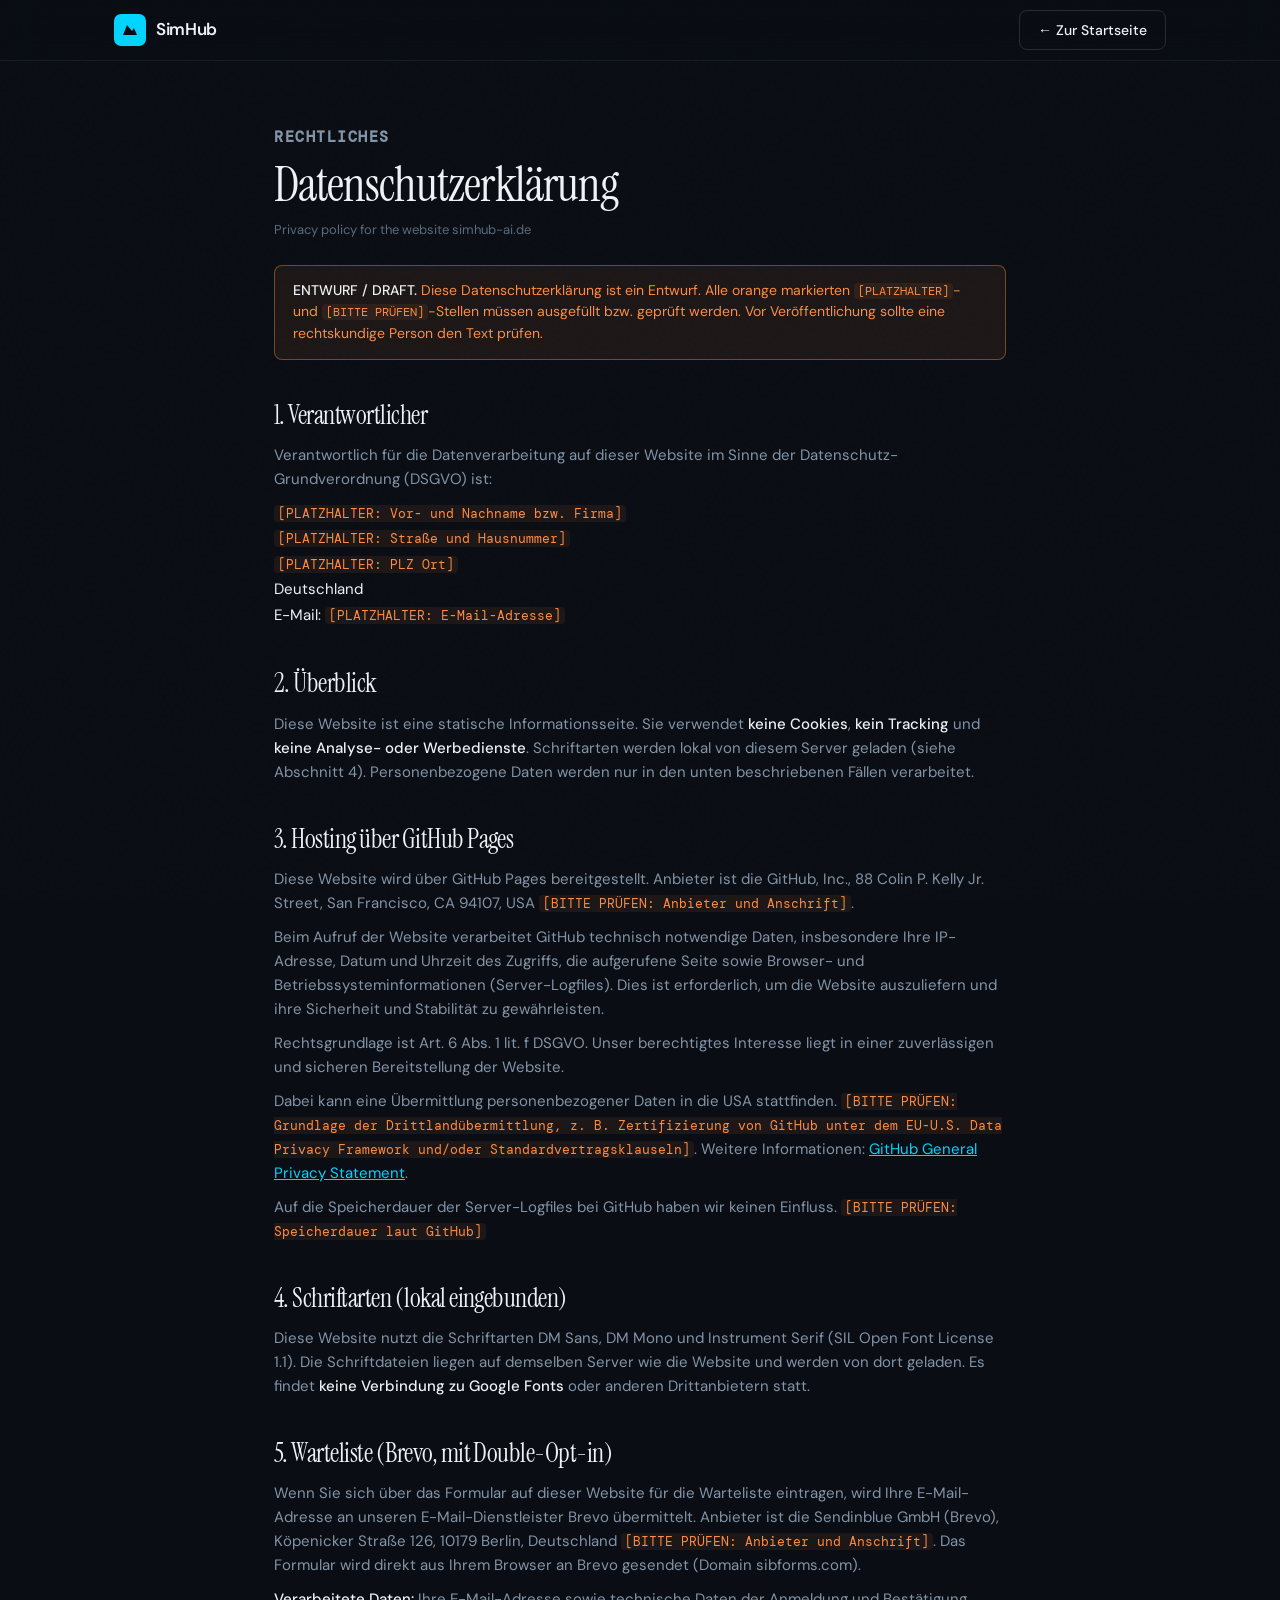
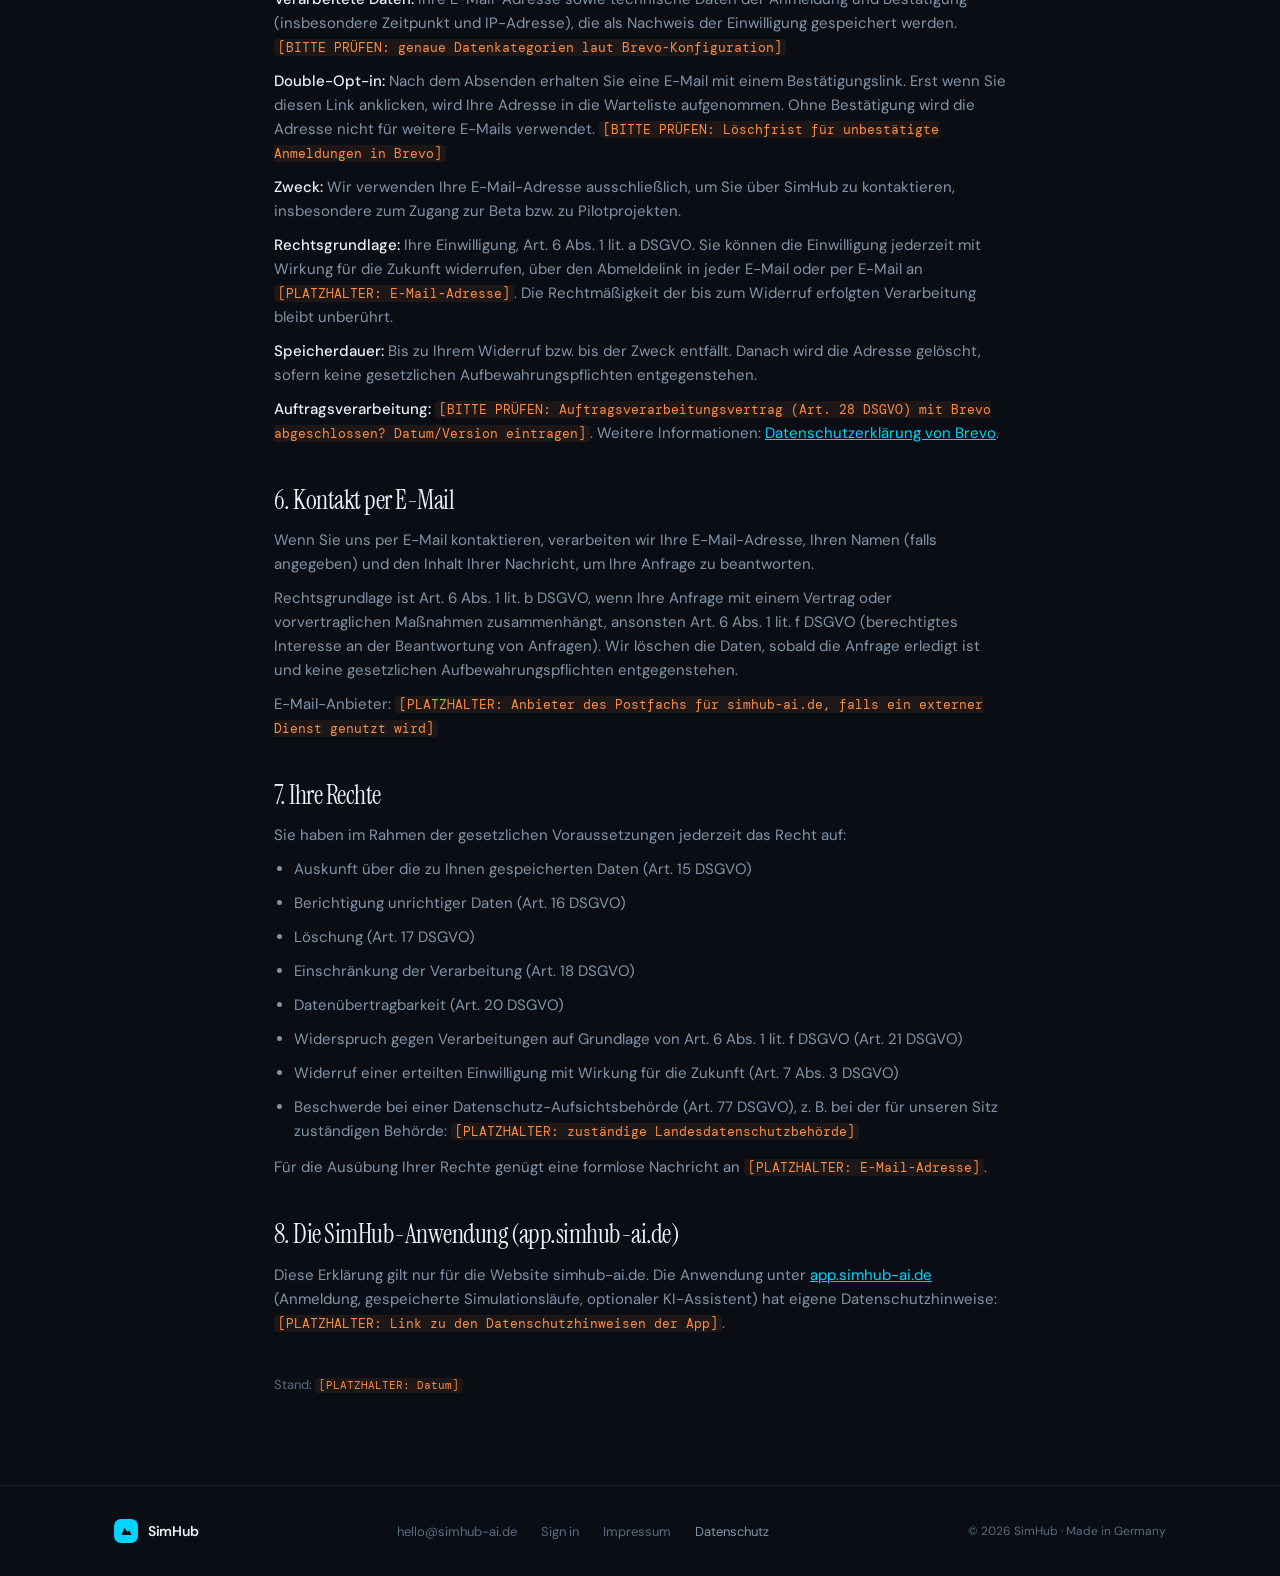
==== datenschutz.html @ dc0241c3 "Update site to SimHub v0.12: honest claims, real screenshots, legal drafts - Rewrite hero, problem, " ====
<!DOCTYPE html>
<html lang="de">
<head>
  <meta charset="UTF-8"/>
  <meta name="viewport" content="width=device-width, initial-scale=1.0"/>
  <title>Datenschutz — SimHub</title>
  <meta name="description" content="Datenschutzerklärung für die Website simhub-ai.de."/>
  <!-- ENTWURF: Erst indexieren lassen, wenn alle Platzhalter ausgefüllt und geprüft sind. -->
  <meta name="robots" content="noindex"/>
  <meta name="theme-color" content="#0a0e14"/>
  <link rel="icon" href="data:image/svg+xml,%3Csvg xmlns='http://www.w3.org/2000/svg' viewBox='0 0 32 32'%3E%3Crect width='32' height='32' rx='7' fill='%2300d4ff'/%3E%3Cpath d='M5 24L11 8L19 18L23 13L28 24H5Z' fill='%230a0e14'/%3E%3C/svg%3E"/>
  <link rel="stylesheet" href="css/site.css"/>
</head>
<body>

<nav>
  <div class="nav-inner">
    <a href="index.html" class="logo" aria-label="SimHub Startseite">
      <div class="logo-mark">
        <svg width="18" height="18" viewBox="0 0 18 18" fill="none" aria-hidden="true"><path d="M2 14L6 4L11 10L13 7L16 14H2Z" fill="#0a0e14"/></svg>
      </div>
      <span class="logo-name">SimHub</span>
    </a>
    <a href="index.html" class="btn btn-outline">← Zur Startseite</a>
  </div>
</nav>

<main class="legal">
  <div class="container">
    <p class="section-label">Rechtliches</p>
    <h1>Datenschutzerklärung</h1>
    <p class="meta">Privacy policy for the website simhub-ai.de</p>

    <div class="draft-banner" role="note">
      <strong>ENTWURF / DRAFT.</strong> Diese Datenschutzerklärung ist ein Entwurf. Alle orange markierten
      <span class="ph">[PLATZHALTER]</span>- und <span class="ph">[BITTE PRÜFEN]</span>-Stellen müssen ausgefüllt
      bzw. geprüft werden. Vor Veröffentlichung sollte eine rechtskundige Person den Text prüfen.
    </div>

    <h2>1. Verantwortlicher</h2>
    <p>Verantwortlich für die Datenverarbeitung auf dieser Website im Sinne der Datenschutz-Grundverordnung (DSGVO) ist:</p>
    <address>
      <span class="ph">[PLATZHALTER: Vor- und Nachname bzw. Firma]</span><br/>
      <span class="ph">[PLATZHALTER: Straße und Hausnummer]</span><br/>
      <span class="ph">[PLATZHALTER: PLZ Ort]</span><br/>
      Deutschland<br/>
      E-Mail: <span class="ph">[PLATZHALTER: E-Mail-Adresse]</span>
    </address>

    <h2>2. Überblick</h2>
    <p>Diese Website ist eine statische Informationsseite. Sie verwendet <strong>keine Cookies</strong>, <strong>kein Tracking</strong>
      und <strong>keine Analyse- oder Werbedienste</strong>. Schriftarten werden lokal von diesem Server geladen (siehe Abschnitt 4).
      Personenbezogene Daten werden nur in den unten beschriebenen Fällen verarbeitet.</p>

    <h2>3. Hosting über GitHub Pages</h2>
    <p>Diese Website wird über GitHub Pages bereitgestellt. Anbieter ist die GitHub, Inc., 88 Colin P. Kelly Jr. Street,
      San Francisco, CA 94107, USA <span class="ph">[BITTE PRÜFEN: Anbieter und Anschrift]</span>.</p>
    <p>Beim Aufruf der Website verarbeitet GitHub technisch notwendige Daten, insbesondere Ihre IP-Adresse, Datum und Uhrzeit
      des Zugriffs, die aufgerufene Seite sowie Browser- und Betriebssysteminformationen (Server-Logfiles). Dies ist erforderlich,
      um die Website auszuliefern und ihre Sicherheit und Stabilität zu gewährleisten.</p>
    <p>Rechtsgrundlage ist Art.&nbsp;6 Abs.&nbsp;1 lit.&nbsp;f DSGVO. Unser berechtigtes Interesse liegt in einer zuverlässigen
      und sicheren Bereitstellung der Website.</p>
    <p>Dabei kann eine Übermittlung personenbezogener Daten in die USA stattfinden.
      <span class="ph">[BITTE PRÜFEN: Grundlage der Drittlandübermittlung, z.&nbsp;B. Zertifizierung von GitHub unter dem EU-U.S. Data Privacy Framework und/oder Standardvertragsklauseln]</span>.
      Weitere Informationen: <a href="https://docs.github.com/en/site-policy/privacy-policies/github-general-privacy-statement" target="_blank" rel="noopener">GitHub General Privacy Statement</a>.</p>
    <p>Auf die Speicherdauer der Server-Logfiles bei GitHub haben wir keinen Einfluss.
      <span class="ph">[BITTE PRÜFEN: Speicherdauer laut GitHub]</span></p>

    <h2>4. Schriftarten (lokal eingebunden)</h2>
    <p>Diese Website nutzt die Schriftarten DM Sans, DM Mono und Instrument Serif (SIL Open Font License 1.1). Die Schriftdateien
      liegen auf demselben Server wie die Website und werden von dort geladen. Es findet <strong>keine Verbindung zu Google Fonts</strong>
      oder anderen Drittanbietern statt.</p>

    <h2>5. Warteliste (Brevo, mit Double-Opt-in)</h2>
    <p>Wenn Sie sich über das Formular auf dieser Website für die Warteliste eintragen, wird Ihre E-Mail-Adresse an unseren
      E-Mail-Dienstleister Brevo übermittelt. Anbieter ist die Sendinblue GmbH (Brevo), Köpenicker Straße 126, 10179 Berlin,
      Deutschland <span class="ph">[BITTE PRÜFEN: Anbieter und Anschrift]</span>. Das Formular wird direkt aus Ihrem Browser an
      Brevo gesendet (Domain sibforms.com).</p>
    <p><strong>Verarbeitete Daten:</strong> Ihre E-Mail-Adresse sowie technische Daten der Anmeldung und Bestätigung
      (insbesondere Zeitpunkt und IP-Adresse), die als Nachweis der Einwilligung gespeichert werden.
      <span class="ph">[BITTE PRÜFEN: genaue Datenkategorien laut Brevo-Konfiguration]</span></p>
    <p><strong>Double-Opt-in:</strong> Nach dem Absenden erhalten Sie eine E-Mail mit einem Bestätigungslink. Erst wenn Sie diesen
      Link anklicken, wird Ihre Adresse in die Warteliste aufgenommen. Ohne Bestätigung wird die Adresse nicht für weitere E-Mails
      verwendet. <span class="ph">[BITTE PRÜFEN: Löschfrist für unbestätigte Anmeldungen in Brevo]</span></p>
    <p><strong>Zweck:</strong> Wir verwenden Ihre E-Mail-Adresse ausschließlich, um Sie über SimHub zu kontaktieren, insbesondere
      zum Zugang zur Beta bzw. zu Pilotprojekten.</p>
    <p><strong>Rechtsgrundlage:</strong> Ihre Einwilligung, Art.&nbsp;6 Abs.&nbsp;1 lit.&nbsp;a DSGVO. Sie können die Einwilligung
      jederzeit mit Wirkung für die Zukunft widerrufen, über den Abmeldelink in jeder E-Mail oder per E-Mail an
      <span class="ph">[PLATZHALTER: E-Mail-Adresse]</span>. Die Rechtmäßigkeit der bis zum Widerruf erfolgten Verarbeitung bleibt unberührt.</p>
    <p><strong>Speicherdauer:</strong> Bis zu Ihrem Widerruf bzw. bis der Zweck entfällt. Danach wird die Adresse gelöscht, sofern keine
      gesetzlichen Aufbewahrungspflichten entgegenstehen.</p>
    <p><strong>Auftragsverarbeitung:</strong> <span class="ph">[BITTE PRÜFEN: Auftragsverarbeitungsvertrag (Art. 28 DSGVO) mit Brevo abgeschlossen? Datum/Version eintragen]</span>.
      Weitere Informationen: <a href="https://www.brevo.com/legal/privacypolicy/" target="_blank" rel="noopener">Datenschutzerklärung von Brevo</a>.</p>

    <h2>6. Kontakt per E-Mail</h2>
    <p>Wenn Sie uns per E-Mail kontaktieren, verarbeiten wir Ihre E-Mail-Adresse, Ihren Namen (falls angegeben) und den Inhalt Ihrer
      Nachricht, um Ihre Anfrage zu beantworten.</p>
    <p>Rechtsgrundlage ist Art.&nbsp;6 Abs.&nbsp;1 lit.&nbsp;b DSGVO, wenn Ihre Anfrage mit einem Vertrag oder vorvertraglichen
      Maßnahmen zusammenhängt, ansonsten Art.&nbsp;6 Abs.&nbsp;1 lit.&nbsp;f DSGVO (berechtigtes Interesse an der Beantwortung von Anfragen).
      Wir löschen die Daten, sobald die Anfrage erledigt ist und keine gesetzlichen Aufbewahrungspflichten entgegenstehen.</p>
    <p>E-Mail-Anbieter: <span class="ph">[PLATZHALTER: Anbieter des Postfachs für simhub-ai.de, falls ein externer Dienst genutzt wird]</span></p>

    <h2>7. Ihre Rechte</h2>
    <p>Sie haben im Rahmen der gesetzlichen Voraussetzungen jederzeit das Recht auf:</p>
    <ul>
      <li>Auskunft über die zu Ihnen gespeicherten Daten (Art.&nbsp;15 DSGVO)</li>
      <li>Berichtigung unrichtiger Daten (Art.&nbsp;16 DSGVO)</li>
      <li>Löschung (Art.&nbsp;17 DSGVO)</li>
      <li>Einschränkung der Verarbeitung (Art.&nbsp;18 DSGVO)</li>
      <li>Datenübertragbarkeit (Art.&nbsp;20 DSGVO)</li>
      <li>Widerspruch gegen Verarbeitungen auf Grundlage von Art.&nbsp;6 Abs.&nbsp;1 lit.&nbsp;f DSGVO (Art.&nbsp;21 DSGVO)</li>
      <li>Widerruf einer erteilten Einwilligung mit Wirkung für die Zukunft (Art.&nbsp;7 Abs.&nbsp;3 DSGVO)</li>
      <li>Beschwerde bei einer Datenschutz-Aufsichtsbehörde (Art.&nbsp;77 DSGVO), z.&nbsp;B. bei der für unseren Sitz zuständigen Behörde:
        <span class="ph">[PLATZHALTER: zuständige Landesdatenschutzbehörde]</span></li>
    </ul>
    <p>Für die Ausübung Ihrer Rechte genügt eine formlose Nachricht an <span class="ph">[PLATZHALTER: E-Mail-Adresse]</span>.</p>

    <h2>8. Die SimHub-Anwendung (app.simhub-ai.de)</h2>
    <p>Diese Erklärung gilt nur für die Website simhub-ai.de. Die Anwendung unter
      <a href="https://app.simhub-ai.de">app.simhub-ai.de</a> (Anmeldung, gespeicherte Simulationsläufe, optionaler KI-Assistent)
      hat eigene Datenschutzhinweise: <span class="ph">[PLATZHALTER: Link zu den Datenschutzhinweisen der App]</span>.</p>

    <p class="meta" style="margin-top:40px">Stand: <span class="ph">[PLATZHALTER: Datum]</span></p>
  </div>
</main>

<footer>
  <div class="footer-inner">
    <a href="index.html" class="logo" aria-label="SimHub Startseite">
      <div class="logo-mark" style="width:24px;height:24px">
        <svg width="13" height="13" viewBox="0 0 18 18" fill="none" aria-hidden="true"><path d="M2 14L6 4L11 10L13 7L16 14H2Z" fill="#0a0e14"/></svg>
      </div>
      <span class="logo-name" style="font-size:14px">SimHub</span>
    </a>
    <ul class="footer-links">
      <li><a href="mailto:hello@simhub-ai.de">hello@simhub-ai.de</a></li>
      <li><a href="https://app.simhub-ai.de">Sign in</a></li>
      <li><a href="impressum.html">Impressum</a></li>
      <li><a href="datenschutz.html" aria-current="page">Datenschutz</a></li>
    </ul>
    <span class="footer-copy">© 2026 SimHub · Made in Germany</span>
  </div>
</footer>

</body>
</html>
---- css/site.css ----
/* SimHub marketing site — shared styles. Static, no build step. */

/* ── Self-hosted fonts (SIL Open Font License 1.1, see /fonts/OFL-*.txt) ── */
@font-face { font-family: 'DM Sans'; font-style: normal; font-weight: 300; font-display: swap; src: url('../fonts/dm-sans-latin-300-normal.woff2') format('woff2'); }
@font-face { font-family: 'DM Sans'; font-style: normal; font-weight: 400; font-display: swap; src: url('../fonts/dm-sans-latin-400-normal.woff2') format('woff2'); }
@font-face { font-family: 'DM Sans'; font-style: normal; font-weight: 500; font-display: swap; src: url('../fonts/dm-sans-latin-500-normal.woff2') format('woff2'); }
@font-face { font-family: 'DM Sans'; font-style: normal; font-weight: 600; font-display: swap; src: url('../fonts/dm-sans-latin-600-normal.woff2') format('woff2'); }
@font-face { font-family: 'DM Mono'; font-style: normal; font-weight: 400; font-display: swap; src: url('../fonts/dm-mono-latin-400-normal.woff2') format('woff2'); }
@font-face { font-family: 'DM Mono'; font-style: normal; font-weight: 500; font-display: swap; src: url('../fonts/dm-mono-latin-500-normal.woff2') format('woff2'); }
@font-face { font-family: 'Instrument Serif'; font-style: normal; font-weight: 400; font-display: swap; src: url('../fonts/instrument-serif-latin-400-normal.woff2') format('woff2'); }
@font-face { font-family: 'Instrument Serif'; font-style: italic; font-weight: 400; font-display: swap; src: url('../fonts/instrument-serif-latin-400-italic.woff2') format('woff2'); }

/* ── Reset & tokens ──────────────────────────────────────────── */
*, *::before, *::after { box-sizing: border-box; margin: 0; padding: 0; }

:root {
  --bg:        #0a0e14;
  --bg-1:      #0f1520;
  --bg-2:      #141c2a;
  --bg-3:      #1a2438;
  --border:    rgba(255,255,255,0.07);
  --border-hi: rgba(255,255,255,0.13);
  --text-0:    #eef1f5;
  --text-1:    #8394a8;
  --text-2:    #5a6b7e;
  --accent:    #00d4ff;
  --accent-dim:rgba(0,212,255,0.12);
  --green:     #00e5a0;
  --orange:    #ff8c42;
  --red:       #ff4d6d;
  --max:       1100px;
  --r:         8px;
}

html { scroll-behavior: smooth; }

body {
  background: var(--bg);
  color: var(--text-0);
  font-family: 'DM Sans', system-ui, sans-serif;
  font-size: 16px;
  line-height: 1.6;
  -webkit-font-smoothing: antialiased;
  overflow-x: hidden;
}

img { max-width: 100%; height: auto; display: block; }
a { color: var(--accent); }

.container { max-width: var(--max); margin: 0 auto; padding: 0 24px; position: relative; z-index: 1; }
.mono      { font-family: 'DM Mono', monospace; }

/* Noise texture overlay */
body::before {
  content: '';
  position: fixed; inset: 0; pointer-events: none; z-index: 0;
  background-image: url("data:image/svg+xml,%3Csvg viewBox='0 0 256 256' xmlns='http://www.w3.org/2000/svg'%3E%3Cfilter id='noise'%3E%3CfeTurbulence type='fractalNoise' baseFrequency='0.9' numOctaves='4' stitchTiles='stitch'/%3E%3C/filter%3E%3Crect width='100%25' height='100%25' filter='url(%23noise)' opacity='0.03'/%3E%3C/svg%3E");
  opacity: 0.4;
}

/* ── Nav ─────────────────────────────────────────────────────── */
nav {
  position: sticky; top: 0; z-index: 100;
  border-bottom: 1px solid var(--border);
  background: rgba(10,14,20,0.85);
  backdrop-filter: blur(16px);
  -webkit-backdrop-filter: blur(16px);
}
.nav-inner {
  max-width: var(--max); margin: 0 auto; padding: 0 24px;
  height: 60px;
  display: flex; align-items: center; justify-content: space-between; gap: 16px;
}
.logo { display: flex; align-items: center; gap: 10px; text-decoration: none; }
.logo-mark {
  width: 32px; height: 32px; background: var(--accent); border-radius: 7px;
  display: flex; align-items: center; justify-content: center; flex-shrink: 0;
}
.logo-name { font-weight: 600; font-size: 17px; color: var(--text-0); letter-spacing: -0.02em; }
.nav-links { display: flex; align-items: center; gap: 28px; list-style: none; }
.nav-links a { font-size: 14px; color: var(--text-1); text-decoration: none; transition: color 0.15s; }
.nav-links a:hover { color: var(--text-0); }

.btn {
  display: inline-flex; align-items: center; justify-content: center; gap: 6px;
  font-family: 'DM Sans', sans-serif; font-size: 14px; font-weight: 500;
  padding: 8px 18px; border-radius: var(--r);
  border: none; cursor: pointer; transition: all 0.15s; text-decoration: none;
}
.btn-primary { background: var(--accent); color: #000; }
.btn-primary:hover { background: #33dcff; transform: translateY(-1px); }
.btn-primary:disabled { opacity: 0.6; cursor: wait; transform: none; }
.btn-outline { background: transparent; border: 1px solid var(--border-hi); color: var(--text-0); }
.btn-outline:hover { border-color: var(--accent); color: var(--accent); }

/* ── Hero ────────────────────────────────────────────────────── */
.hero { padding: 96px 0 72px; text-align: center; position: relative; }
.hero::before {
  content: ''; position: absolute; top: 0; left: 50%; transform: translateX(-50%);
  width: min(600px, 100%); height: 400px;
  background: radial-gradient(ellipse, rgba(0,212,255,0.08) 0%, transparent 70%);
  pointer-events: none;
}
.hero-eyebrow {
  display: inline-flex; align-items: center; gap: 8px;
  background: var(--accent-dim); border: 1px solid rgba(0,212,255,0.2);
  border-radius: 100px; padding: 4px 14px; margin-bottom: 28px;
  font-size: 12px; font-weight: 500; color: var(--accent);
  font-family: 'DM Mono', monospace;
}
.hero-eyebrow::before {
  content: ''; width: 6px; height: 6px; border-radius: 50%;
  background: var(--accent); animation: pulse 2s infinite;
}
@keyframes pulse { 0%,100% { opacity:1; } 50% { opacity:0.3; } }
@media (prefers-reduced-motion: reduce) { .hero-eyebrow::before { animation: none; } html { scroll-behavior: auto; } }

h1 {
  font-family: 'Instrument Serif', Georgia, serif;
  font-size: clamp(38px, 6vw, 66px);
  font-weight: 400; line-height: 1.1; letter-spacing: -0.02em;
  margin-bottom: 20px;
}
h1 em { font-style: italic; color: var(--accent); }
.hero-sub { font-size: 18px; color: var(--text-1); max-width: 600px; margin: 0 auto 36px; line-height: 1.65; }

/* Email capture */
.email-form { display: flex; gap: 10px; max-width: 440px; margin: 0 auto 12px; }
.email-input {
  flex: 1; min-width: 0;
  background: var(--bg-2); border: 1px solid var(--border-hi); border-radius: var(--r);
  padding: 12px 16px; font-family: 'DM Sans', sans-serif; font-size: 15px; color: var(--text-0);
  outline: none; transition: border-color 0.15s;
}
.email-input::placeholder { color: var(--text-2); }
.email-input:focus { border-color: var(--accent); }
.email-form .btn-primary { padding: 12px 22px; white-space: nowrap; }
.hp-field { position: absolute; left: -10000px; width: 1px; height: 1px; overflow: hidden; }

.form-note { font-size: 12.5px; color: var(--text-2); max-width: 440px; margin: 0 auto; line-height: 1.55; }
.form-note a { color: var(--text-1); }
.form-status { display: none; font-size: 14px; margin: 12px auto 0; max-width: 460px; line-height: 1.55; }
.form-status.ok  { display: block; color: var(--green); }
.form-status.err { display: block; color: var(--red); }
.form-status a { color: inherit; }

/* Screenshot frame */
.shot { position: relative; }
.shot-frame {
  background: var(--bg-1); border: 1px solid var(--border-hi); border-radius: 12px; overflow: hidden;
  box-shadow: 0 40px 80px rgba(0,0,0,0.55), 0 0 0 1px rgba(255,255,255,0.04);
}
.shot-bar {
  background: var(--bg-2); border-bottom: 1px solid var(--border);
  padding: 10px 14px; display: flex; align-items: center; gap: 7px;
}
.shot-bar span { margin-left: 10px; font-size: 12px; color: var(--text-2); font-family: 'DM Mono', monospace; }
.dot { width: 10px; height: 10px; border-radius: 50%; flex-shrink: 0; }
.shot-frame img { width: 100%; }
.shot-caption { font-size: 12.5px; color: var(--text-2); margin-top: 12px; text-align: center; }
.hero .shot { margin-top: 64px; }

/* ── Trust strip ─────────────────────────────────────────────── */
.trust { border-top: 1px solid var(--border); border-bottom: 1px solid var(--border); background: var(--bg-1); padding: 24px 0; }
.trust-list {
  list-style: none; display: flex; flex-wrap: wrap; align-items: center; justify-content: center;
  gap: 16px 40px;
}
.trust-item { display: flex; align-items: center; gap: 14px; font-size: 14px; color: var(--text-1); line-height: 1.45; }
.trust-item strong { color: var(--text-0); font-weight: 500; }
.trust-tile {
  display: inline-flex; align-items: center; justify-content: center;
  background: #fff; border-radius: 8px; padding: 8px 12px; flex-shrink: 0;
  transition: box-shadow 0.15s;
}
.trust-tile:hover, .trust-tile:focus-visible { box-shadow: 0 0 0 2px var(--accent); }
.trust-tile img { height: 26px; width: auto; }
.trust-check {
  width: 22px; height: 22px; border-radius: 50%; flex-shrink: 0;
  background: rgba(0,229,160,0.1); border: 1px solid rgba(0,229,160,0.3);
  display: flex; align-items: center; justify-content: center; color: var(--green); font-size: 11px;
}

/* ── Sections ────────────────────────────────────────────────── */
section { padding: 80px 0; position: relative; }
.band { background: var(--bg-1); border-top: 1px solid var(--border); border-bottom: 1px solid var(--border); }
.section-label {
  font-size: 11px; font-weight: 600; letter-spacing: 0.1em; text-transform: uppercase;
  color: var(--accent); font-family: 'DM Mono', monospace; margin-bottom: 14px;
}
h2 {
  font-family: 'Instrument Serif', Georgia, serif;
  font-size: clamp(28px, 4vw, 42px); font-weight: 400; line-height: 1.2; letter-spacing: -0.02em;
  margin-bottom: 16px;
}
.section-sub { font-size: 17px; color: var(--text-1); max-width: 600px; line-height: 1.65; }

/* Problem */
.problem-grid { display: grid; grid-template-columns: 1fr 1fr; gap: 48px; align-items: center; }
.pain-list { list-style: none; margin-top: 28px; }
.pain-list li {
  display: flex; align-items: flex-start; gap: 12px; padding: 14px 0;
  border-bottom: 1px solid var(--border); font-size: 15px; color: var(--text-1);
}
.pain-list li:last-child { border-bottom: none; }
.pain-icon {
  width: 20px; height: 20px; border-radius: 50%;
  background: rgba(255,77,109,0.12); border: 1px solid rgba(255,77,109,0.2);
  display: flex; align-items: center; justify-content: center;
  flex-shrink: 0; margin-top: 2px; font-size: 10px; color: var(--red);
}
.terminal {
  background: var(--bg); border: 1px solid var(--border-hi); border-radius: var(--r);
  padding: 20px; font-family: 'DM Mono', monospace; font-size: 13px; overflow-x: auto;
}
.terminal-bar { display: flex; gap: 6px; margin-bottom: 16px; align-items: center; }
.terminal-bar span { margin-left: auto; font-size: 11px; color: var(--text-2); }
.t-line { line-height: 1.8; white-space: pre-wrap; word-break: break-word; }
.t-comment { color: var(--text-2); }
.t-cmd     { color: var(--accent); }
.t-out     { color: var(--text-1); }
.t-err     { color: var(--red); }
.t-ok      { color: var(--green); }
.t-path    { color: var(--orange); }

/* How it works */
.steps { display: grid; grid-template-columns: repeat(3, 1fr); gap: 20px; margin-top: 48px; }
.step {
  background: var(--bg-1); border: 1px solid var(--border); border-radius: 10px;
  padding: 24px; position: relative; overflow: hidden;
}
.step::before { content: ''; position: absolute; top: 0; left: 0; right: 0; height: 2px; }
.step:nth-child(1)::before { background: var(--accent); }
.step:nth-child(2)::before { background: var(--green); }
.step:nth-child(3)::before { background: var(--orange); }
.step-num { font-family: 'DM Mono', monospace; font-size: 11px; font-weight: 500; color: var(--text-2); margin-bottom: 16px; }
.step h3 { font-size: 16px; font-weight: 600; margin-bottom: 8px; letter-spacing: -0.01em; }
.step p { font-size: 14px; color: var(--text-1); line-height: 1.6; }
.step-code {
  margin-top: 16px; background: var(--bg); border: 1px solid var(--border); border-radius: 6px;
  padding: 10px 12px; font-family: 'DM Mono', monospace; font-size: 12px; color: var(--accent);
}

/* Screens (alternating rows) */
.screens { display: flex; flex-direction: column; gap: 72px; margin-top: 56px; }
.screen-row { display: grid; grid-template-columns: 5fr 7fr; gap: 48px; align-items: center; }
.screen-row.flip .screen-text { order: 2; }
.screen-text h3 { font-size: 20px; font-weight: 600; letter-spacing: -0.01em; margin-bottom: 10px; }
.screen-text p { font-size: 15px; color: var(--text-1); margin-bottom: 12px; }
.screen-text ul { list-style: none; margin-top: 8px; }
.screen-text li { font-size: 14px; color: var(--text-1); padding: 6px 0 6px 20px; position: relative; }
.screen-text li::before { content: '→'; position: absolute; left: 0; color: var(--accent); font-size: 12px; top: 7px; }

/* Features */
.features-grid { display: grid; grid-template-columns: repeat(3, 1fr); gap: 16px; margin-top: 48px; }
.feature {
  background: var(--bg-1); border: 1px solid var(--border); border-radius: 10px;
  padding: 24px; transition: border-color 0.2s;
}
.feature:hover { border-color: var(--border-hi); }
.feature-icon {
  width: 36px; height: 36px; background: var(--bg-3); border: 1px solid var(--border-hi);
  border-radius: 8px; display: flex; align-items: center; justify-content: center;
  font-size: 16px; margin-bottom: 14px; color: var(--accent);
}
.feature h3 { font-size: 15px; font-weight: 600; margin-bottom: 8px; letter-spacing: -0.01em; }
.feature p { font-size: 13.5px; color: var(--text-1); line-height: 1.6; }

/* Assistant */
.assistant-grid { display: grid; grid-template-columns: 1fr 340px; gap: 56px; align-items: center; }
.rules { list-style: none; margin-top: 28px; display: grid; gap: 14px; }
.rules li { display: flex; gap: 14px; align-items: flex-start; }
.rules .tag {
  font-family: 'DM Mono', monospace; font-size: 11px; color: var(--accent);
  background: var(--accent-dim); border: 1px solid rgba(0,212,255,0.2); border-radius: 100px;
  padding: 2px 10px; white-space: nowrap; margin-top: 2px; min-width: 112px; text-align: center;
}
.rules p { font-size: 14.5px; color: var(--text-1); }
.rules strong { color: var(--text-0); font-weight: 500; }
.assistant-shot .shot-frame { max-width: 340px; margin: 0 auto; }
.assistant-shot img { image-rendering: auto; }

/* Solvers */
.solver-chips { display: flex; gap: 12px; flex-wrap: wrap; margin-top: 32px; }
.solver-chip {
  background: var(--bg-2); border: 1px solid var(--border-hi); border-radius: 100px;
  padding: 8px 18px; font-family: 'DM Mono', monospace; font-size: 13px; font-weight: 500;
  display: flex; align-items: center; gap: 8px; color: var(--text-1);
}
.solver-chip.live { border-color: rgba(0,229,160,0.3); color: var(--green); background: rgba(0,229,160,0.05); }
.solver-chip.next { border-color: rgba(0,212,255,0.3); color: var(--accent); }
.chip-dot { width: 6px; height: 6px; border-radius: 50%; background: currentColor; }
.result-types { margin-top: 36px; display: grid; grid-template-columns: repeat(auto-fit, minmax(220px, 1fr)); gap: 10px; }
.result-type {
  background: var(--bg-2); border: 1px solid var(--border); border-radius: 8px; padding: 12px 14px;
  font-size: 14px; display: flex; justify-content: space-between; gap: 12px; align-items: center;
}
.result-type span:last-child { font-family: 'DM Mono', monospace; font-size: 11px; color: var(--green); white-space: nowrap; }
.not-yet { margin-top: 32px; font-size: 14px; color: var(--text-1); max-width: 720px; }
.not-yet strong { color: var(--text-0); font-weight: 500; }

/* CTA */
.cta-section { text-align: center; }
.cta-box {
  background: var(--bg-1); border: 1px solid var(--border-hi); border-radius: 16px;
  padding: 64px 48px; position: relative; overflow: hidden;
}
.cta-box::before {
  content: ''; position: absolute; top: -40%; left: 50%; transform: translateX(-50%);
  width: 400px; height: 300px;
  background: radial-gradient(ellipse, rgba(0,212,255,0.07) 0%, transparent 70%); pointer-events: none;
}
.cta-box > * { position: relative; }
.cta-box h2 { margin-bottom: 12px; }
.cta-box > p.lead { color: var(--text-1); font-size: 17px; margin: 0 auto 32px; max-width: 560px; }
.cta-bottom { font-size: 12.5px; color: var(--text-2); margin-top: 20px; }

/* ── Footer ──────────────────────────────────────────────────── */
footer { border-top: 1px solid var(--border); padding: 32px 0; position: relative; z-index: 1; }
.footer-inner {
  max-width: var(--max); margin: 0 auto; padding: 0 24px;
  display: flex; align-items: center; justify-content: space-between; gap: 20px; flex-wrap: wrap;
}
.footer-links { display: flex; gap: 8px 24px; list-style: none; flex-wrap: wrap; }
.footer-links a { font-size: 13px; color: var(--text-2); text-decoration: none; transition: color 0.15s; }
.footer-links a:hover, .footer-links a[aria-current="page"] { color: var(--text-1); }
.footer-copy { font-size: 12px; color: var(--text-2); }

/* ── Legal pages ─────────────────────────────────────────────── */
.legal { padding: 64px 0 80px; }
.legal .container { max-width: 780px; }
.legal h1 { font-size: clamp(34px, 5vw, 48px); margin-bottom: 8px; }
.legal h2 { font-size: 26px; margin: 40px 0 12px; }
.legal h3 { font-size: 16px; font-weight: 600; margin: 24px 0 8px; }
.legal p, .legal li { font-size: 15px; color: var(--text-1); margin-bottom: 10px; }
.legal ul { padding-left: 20px; margin-bottom: 12px; }
.legal address { font-style: normal; color: var(--text-0); font-size: 15px; margin-bottom: 12px; line-height: 1.7; }
.legal strong { color: var(--text-0); font-weight: 500; }
.ph { font-family: 'DM Mono', monospace; font-size: 0.88em; color: var(--orange); background: rgba(255,140,66,0.08); border-radius: 4px; padding: 0 4px; }
.draft-banner {
  border: 1px solid rgba(255,140,66,0.4); background: rgba(255,140,66,0.08); color: var(--orange);
  border-radius: var(--r); padding: 14px 18px; font-size: 14px; margin: 24px 0 8px; line-height: 1.55;
}
.legal .meta { font-size: 13px; color: var(--text-2); }

/* ── Responsive ──────────────────────────────────────────────── */
@media (max-width: 900px) {
  .screen-row, .assistant-grid { grid-template-columns: 1fr; gap: 28px; }
  .screen-row.flip .screen-text { order: 0; }
  .assistant-shot { order: 2; }
}
@media (max-width: 768px) {
  .problem-grid, .steps, .features-grid { grid-template-columns: 1fr; }
  .email-form { flex-direction: column; }
  .nav-links { display: none; }
  section { padding: 64px 0; }
  .hero { padding: 64px 0 56px; }
  .hero-sub { font-size: 16.5px; }
  .hero .shot { margin-top: 44px; }
  .cta-box { padding: 44px 20px; }
  .trust-list { flex-direction: column; align-items: flex-start; gap: 16px; }
  .footer-inner { flex-direction: column; align-items: flex-start; }
  .rules li { flex-direction: column; gap: 6px; }
  .rules .tag { min-width: 0; }
  .container, .nav-inner, .footer-inner { padding-left: 16px; padding-right: 16px; }
}
@media (max-width: 400px) {
  .nav-inner .btn { padding: 8px 12px; font-size: 13px; }
}
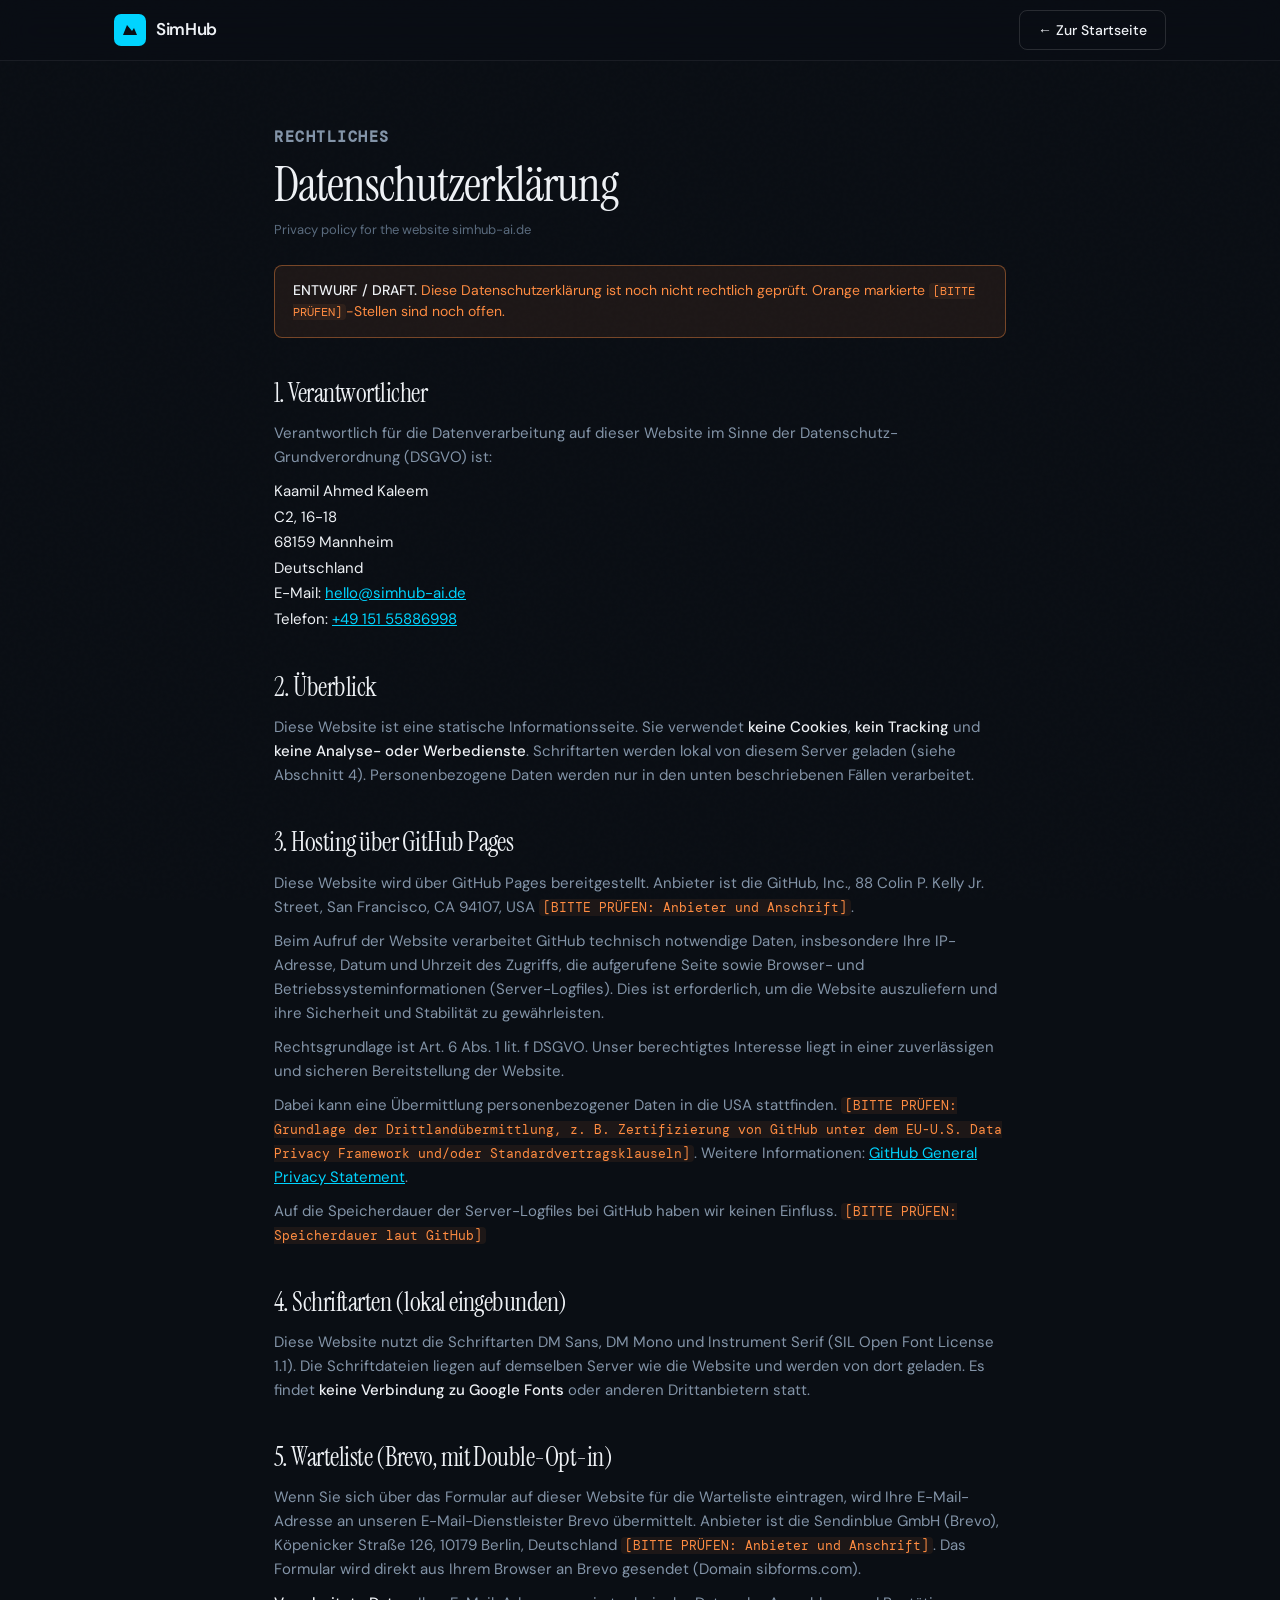
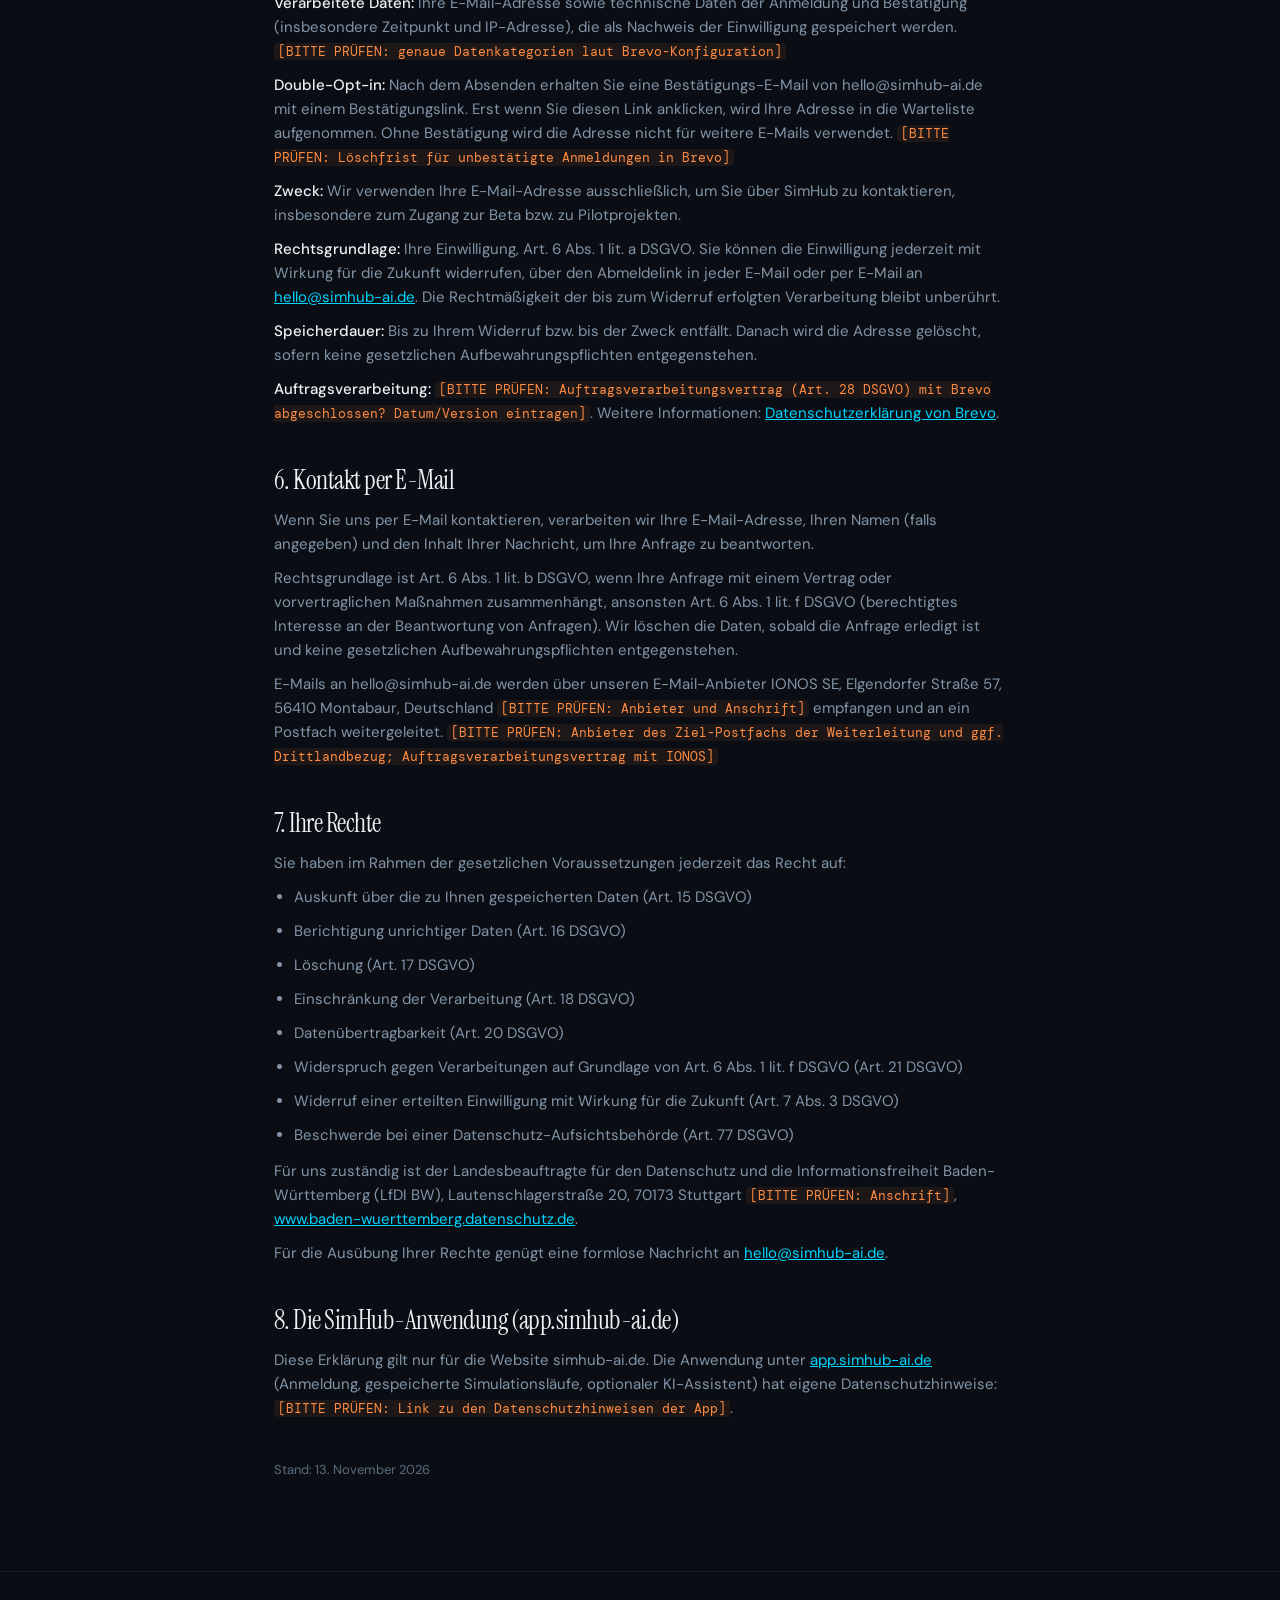
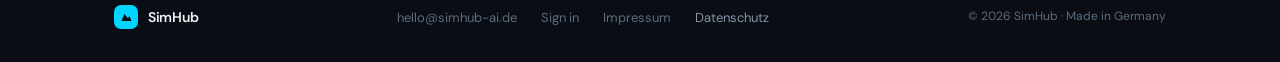
==== commit a32c5028: "Fill in Impressum and Datenschutz details - Impressum: provider details, contact, § 18 Abs. 2 MStV; " ====
--- a/datenschutz.html
+++ b/datenschutz.html
@@ -5,7 +5,7 @@
   <meta name="viewport" content="width=device-width, initial-scale=1.0"/>
   <title>Datenschutz — SimHub</title>
   <meta name="description" content="Datenschutzerklärung für die Website simhub-ai.de."/>
-  <!-- ENTWURF: Erst indexieren lassen, wenn alle Platzhalter ausgefüllt und geprüft sind. -->
+  <!-- ENTWURF: noindex erst entfernen, wenn die Seite rechtlich geprüft ist. -->
   <meta name="robots" content="noindex"/>
   <meta name="theme-color" content="#0a0e14"/>
   <link rel="icon" href="data:image/svg+xml,%3Csvg xmlns='http://www.w3.org/2000/svg' viewBox='0 0 32 32'%3E%3Crect width='32' height='32' rx='7' fill='%2300d4ff'/%3E%3Cpath d='M5 24L11 8L19 18L23 13L28 24H5Z' fill='%230a0e14'/%3E%3C/svg%3E"/>
@@ -32,19 +32,19 @@
     <p class="meta">Privacy policy for the website simhub-ai.de</p>
 
     <div class="draft-banner" role="note">
-      <strong>ENTWURF / DRAFT.</strong> Diese Datenschutzerklärung ist ein Entwurf. Alle orange markierten
-      <span class="ph">[PLATZHALTER]</span>- und <span class="ph">[BITTE PRÜFEN]</span>-Stellen müssen ausgefüllt
-      bzw. geprüft werden. Vor Veröffentlichung sollte eine rechtskundige Person den Text prüfen.
+      <strong>ENTWURF / DRAFT.</strong> Diese Datenschutzerklärung ist noch nicht rechtlich geprüft. Orange markierte
+      <span class="ph">[BITTE PRÜFEN]</span>-Stellen sind noch offen.
     </div>
 
     <h2>1. Verantwortlicher</h2>
     <p>Verantwortlich für die Datenverarbeitung auf dieser Website im Sinne der Datenschutz-Grundverordnung (DSGVO) ist:</p>
     <address>
-      <span class="ph">[PLATZHALTER: Vor- und Nachname bzw. Firma]</span><br/>
-      <span class="ph">[PLATZHALTER: Straße und Hausnummer]</span><br/>
-      <span class="ph">[PLATZHALTER: PLZ Ort]</span><br/>
+      Kaamil Ahmed Kaleem<br/>
+      C2, 16-18<br/>
+      68159 Mannheim<br/>
       Deutschland<br/>
-      E-Mail: <span class="ph">[PLATZHALTER: E-Mail-Adresse]</span>
+      E-Mail: <a href="mailto:hello@simhub-ai.de">hello@simhub-ai.de</a><br/>
+      Telefon: <a href="tel:+4915155886998">+49 151 55886998</a>
     </address>
 
     <h2>2. Überblick</h2>
@@ -79,14 +79,14 @@
     <p><strong>Verarbeitete Daten:</strong> Ihre E-Mail-Adresse sowie technische Daten der Anmeldung und Bestätigung
       (insbesondere Zeitpunkt und IP-Adresse), die als Nachweis der Einwilligung gespeichert werden.
       <span class="ph">[BITTE PRÜFEN: genaue Datenkategorien laut Brevo-Konfiguration]</span></p>
-    <p><strong>Double-Opt-in:</strong> Nach dem Absenden erhalten Sie eine E-Mail mit einem Bestätigungslink. Erst wenn Sie diesen
-      Link anklicken, wird Ihre Adresse in die Warteliste aufgenommen. Ohne Bestätigung wird die Adresse nicht für weitere E-Mails
-      verwendet. <span class="ph">[BITTE PRÜFEN: Löschfrist für unbestätigte Anmeldungen in Brevo]</span></p>
+    <p><strong>Double-Opt-in:</strong> Nach dem Absenden erhalten Sie eine Bestätigungs-E-Mail von hello@simhub-ai.de mit einem
+      Bestätigungslink. Erst wenn Sie diesen Link anklicken, wird Ihre Adresse in die Warteliste aufgenommen. Ohne Bestätigung wird
+      die Adresse nicht für weitere E-Mails verwendet. <span class="ph">[BITTE PRÜFEN: Löschfrist für unbestätigte Anmeldungen in Brevo]</span></p>
     <p><strong>Zweck:</strong> Wir verwenden Ihre E-Mail-Adresse ausschließlich, um Sie über SimHub zu kontaktieren, insbesondere
       zum Zugang zur Beta bzw. zu Pilotprojekten.</p>
     <p><strong>Rechtsgrundlage:</strong> Ihre Einwilligung, Art.&nbsp;6 Abs.&nbsp;1 lit.&nbsp;a DSGVO. Sie können die Einwilligung
       jederzeit mit Wirkung für die Zukunft widerrufen, über den Abmeldelink in jeder E-Mail oder per E-Mail an
-      <span class="ph">[PLATZHALTER: E-Mail-Adresse]</span>. Die Rechtmäßigkeit der bis zum Widerruf erfolgten Verarbeitung bleibt unberührt.</p>
+      <a href="mailto:hello@simhub-ai.de">hello@simhub-ai.de</a>. Die Rechtmäßigkeit der bis zum Widerruf erfolgten Verarbeitung bleibt unberührt.</p>
     <p><strong>Speicherdauer:</strong> Bis zu Ihrem Widerruf bzw. bis der Zweck entfällt. Danach wird die Adresse gelöscht, sofern keine
       gesetzlichen Aufbewahrungspflichten entgegenstehen.</p>
     <p><strong>Auftragsverarbeitung:</strong> <span class="ph">[BITTE PRÜFEN: Auftragsverarbeitungsvertrag (Art. 28 DSGVO) mit Brevo abgeschlossen? Datum/Version eintragen]</span>.
@@ -98,7 +98,9 @@
     <p>Rechtsgrundlage ist Art.&nbsp;6 Abs.&nbsp;1 lit.&nbsp;b DSGVO, wenn Ihre Anfrage mit einem Vertrag oder vorvertraglichen
       Maßnahmen zusammenhängt, ansonsten Art.&nbsp;6 Abs.&nbsp;1 lit.&nbsp;f DSGVO (berechtigtes Interesse an der Beantwortung von Anfragen).
       Wir löschen die Daten, sobald die Anfrage erledigt ist und keine gesetzlichen Aufbewahrungspflichten entgegenstehen.</p>
-    <p>E-Mail-Anbieter: <span class="ph">[PLATZHALTER: Anbieter des Postfachs für simhub-ai.de, falls ein externer Dienst genutzt wird]</span></p>
+    <p>E-Mails an hello@simhub-ai.de werden über unseren E-Mail-Anbieter IONOS SE, Elgendorfer Straße 57, 56410 Montabaur, Deutschland
+      <span class="ph">[BITTE PRÜFEN: Anbieter und Anschrift]</span> empfangen und an ein Postfach weitergeleitet.
+      <span class="ph">[BITTE PRÜFEN: Anbieter des Ziel-Postfachs der Weiterleitung und ggf. Drittlandbezug; Auftragsverarbeitungsvertrag mit IONOS]</span></p>
 
     <h2>7. Ihre Rechte</h2>
     <p>Sie haben im Rahmen der gesetzlichen Voraussetzungen jederzeit das Recht auf:</p>
@@ -110,17 +112,19 @@
       <li>Datenübertragbarkeit (Art.&nbsp;20 DSGVO)</li>
       <li>Widerspruch gegen Verarbeitungen auf Grundlage von Art.&nbsp;6 Abs.&nbsp;1 lit.&nbsp;f DSGVO (Art.&nbsp;21 DSGVO)</li>
       <li>Widerruf einer erteilten Einwilligung mit Wirkung für die Zukunft (Art.&nbsp;7 Abs.&nbsp;3 DSGVO)</li>
-      <li>Beschwerde bei einer Datenschutz-Aufsichtsbehörde (Art.&nbsp;77 DSGVO), z.&nbsp;B. bei der für unseren Sitz zuständigen Behörde:
-        <span class="ph">[PLATZHALTER: zuständige Landesdatenschutzbehörde]</span></li>
+      <li>Beschwerde bei einer Datenschutz-Aufsichtsbehörde (Art.&nbsp;77 DSGVO)</li>
     </ul>
-    <p>Für die Ausübung Ihrer Rechte genügt eine formlose Nachricht an <span class="ph">[PLATZHALTER: E-Mail-Adresse]</span>.</p>
+    <p>Für uns zuständig ist der Landesbeauftragte für den Datenschutz und die Informationsfreiheit Baden-Württemberg (LfDI BW),
+      Lautenschlagerstraße 20, 70173 Stuttgart <span class="ph">[BITTE PRÜFEN: Anschrift]</span>,
+      <a href="https://www.baden-wuerttemberg.datenschutz.de" target="_blank" rel="noopener">www.baden-wuerttemberg.datenschutz.de</a>.</p>
+    <p>Für die Ausübung Ihrer Rechte genügt eine formlose Nachricht an <a href="mailto:hello@simhub-ai.de">hello@simhub-ai.de</a>.</p>
 
     <h2>8. Die SimHub-Anwendung (app.simhub-ai.de)</h2>
     <p>Diese Erklärung gilt nur für die Website simhub-ai.de. Die Anwendung unter
       <a href="https://app.simhub-ai.de">app.simhub-ai.de</a> (Anmeldung, gespeicherte Simulationsläufe, optionaler KI-Assistent)
-      hat eigene Datenschutzhinweise: <span class="ph">[PLATZHALTER: Link zu den Datenschutzhinweisen der App]</span>.</p>
+      hat eigene Datenschutzhinweise: <span class="ph">[BITTE PRÜFEN: Link zu den Datenschutzhinweisen der App]</span>.</p>
 
-    <p class="meta" style="margin-top:40px">Stand: <span class="ph">[PLATZHALTER: Datum]</span></p>
+    <p class="meta" style="margin-top:40px">Stand: 13. November 2026</p>
   </div>
 </main>
 
--- a/css/site.css
+++ b/css/site.css
@@ -367,3 +367,24 @@
 @media (max-width: 400px) {
   .nav-inner .btn { padding: 8px 12px; font-size: 13px; }
 }
+
+/* ── Solver availability labels (hero + solvers) ─────────────── */
+.hero-avail {
+  display: flex; flex-wrap: wrap; justify-content: center; align-items: center; gap: 6px 10px;
+  font-family: 'DM Mono', monospace; font-size: 12.5px; color: var(--text-2);
+  margin: -16px auto 32px; max-width: 640px;
+}
+.hero-avail .avail.live    { color: var(--green); }
+.hero-avail .avail.next    { color: var(--accent); }
+.hero-avail .avail.planned { color: var(--text-1); }
+.hero-avail .sep { color: var(--text-2); }
+
+ul.solver-chips { list-style: none; }
+.solver-chip .status {
+  font-size: 10px; text-transform: uppercase; letter-spacing: 0.08em;
+  border-radius: 100px; padding: 1px 8px; border: 1px solid currentColor; opacity: 0.9;
+}
+.result-types-title { font-size: 14px; font-weight: 600; margin-top: 40px; color: var(--text-0); }
+.result-types-title span { color: var(--green); font-family: 'DM Mono', monospace; font-size: 12px; font-weight: 500; }
+.result-types-title + .result-types { margin-top: 12px; }
+@media (max-width: 768px) { .hero-avail { margin-top: -12px; font-size: 12px; } .hero-avail .sep { display: none; } .hero-avail { flex-direction: column; gap: 4px; } }
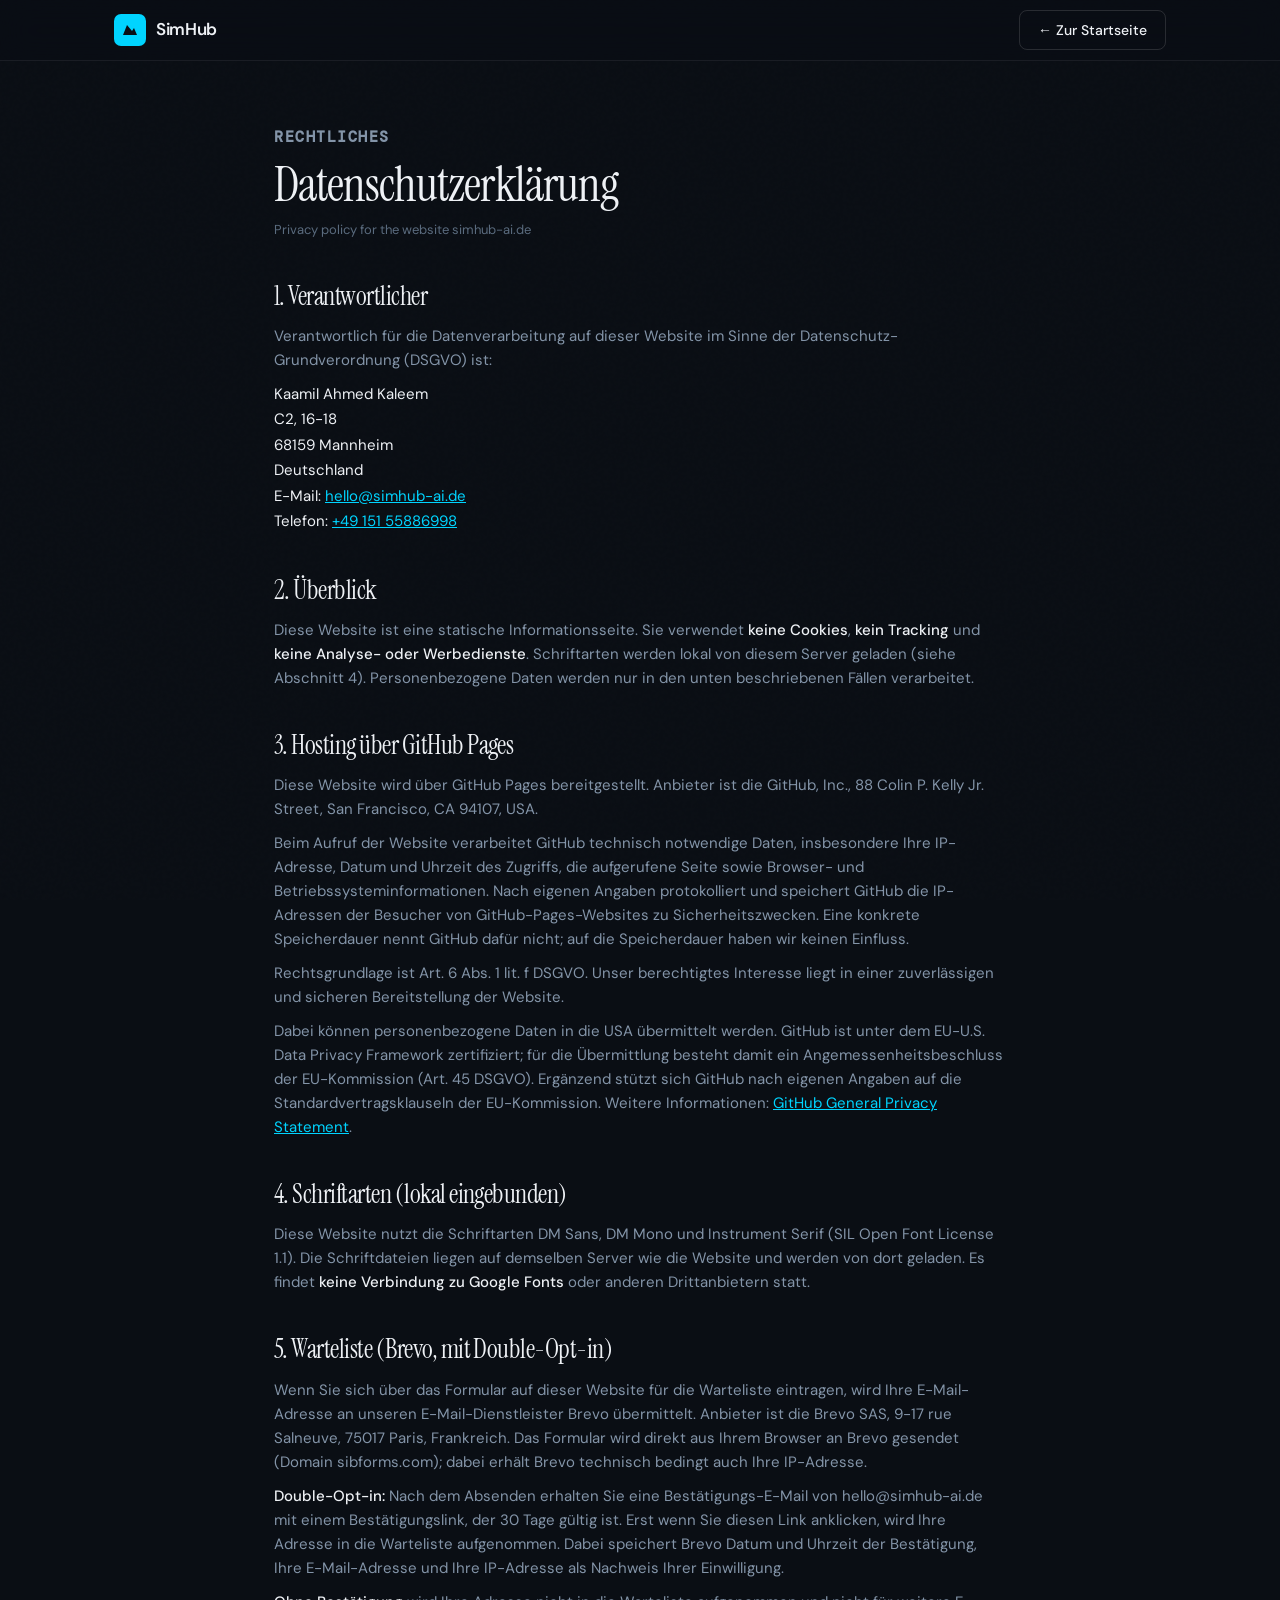
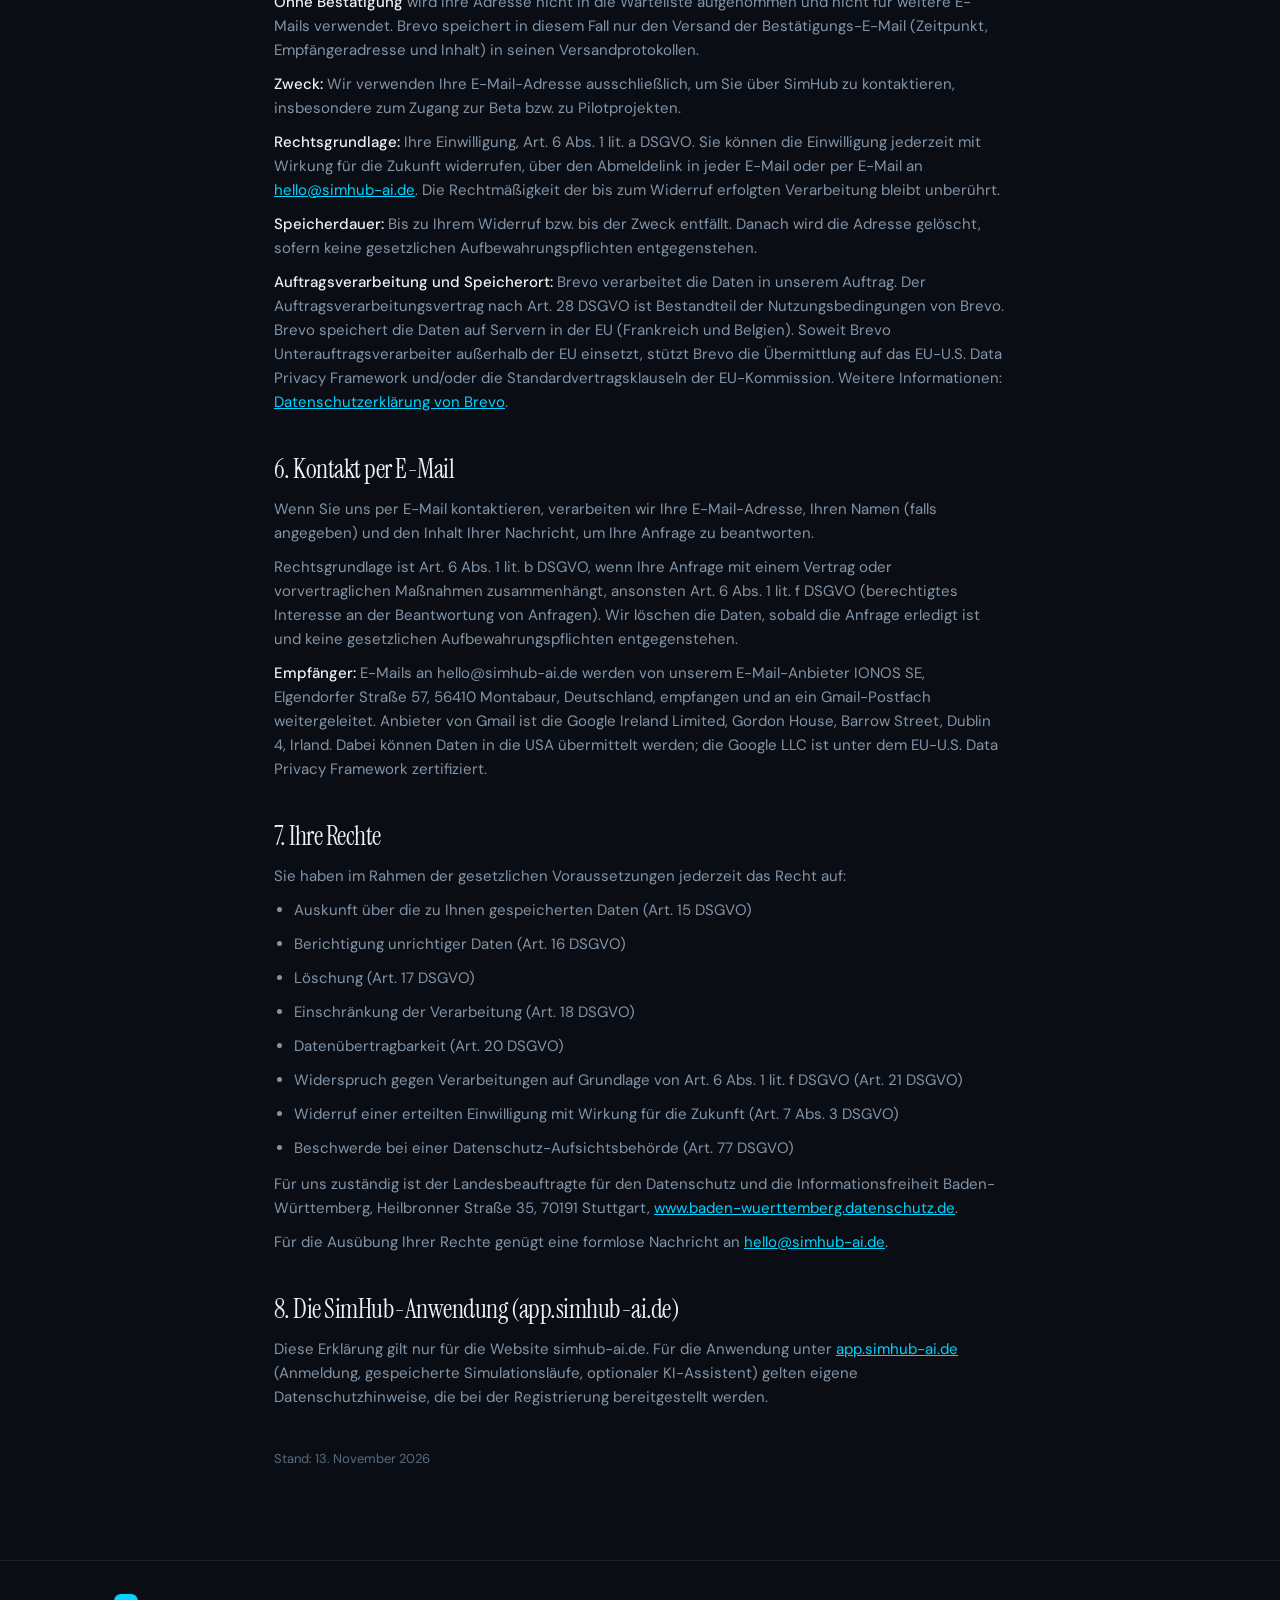
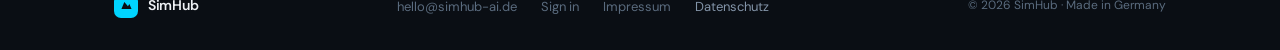
==== commit cf3a1de1: "Finalise legal pages with researched provider details - Remove draft banners and all [BITTE PRÜFEN] " ====
--- a/datenschutz.html
+++ b/datenschutz.html
@@ -5,7 +5,6 @@
   <meta name="viewport" content="width=device-width, initial-scale=1.0"/>
   <title>Datenschutz — SimHub</title>
   <meta name="description" content="Datenschutzerklärung für die Website simhub-ai.de."/>
-  <!-- ENTWURF: noindex erst entfernen, wenn die Seite rechtlich geprüft ist. -->
   <meta name="robots" content="noindex"/>
   <meta name="theme-color" content="#0a0e14"/>
   <link rel="icon" href="data:image/svg+xml,%3Csvg xmlns='http://www.w3.org/2000/svg' viewBox='0 0 32 32'%3E%3Crect width='32' height='32' rx='7' fill='%2300d4ff'/%3E%3Cpath d='M5 24L11 8L19 18L23 13L28 24H5Z' fill='%230a0e14'/%3E%3C/svg%3E"/>
@@ -31,11 +30,6 @@
     <h1>Datenschutzerklärung</h1>
     <p class="meta">Privacy policy for the website simhub-ai.de</p>
 
-    <div class="draft-banner" role="note">
-      <strong>ENTWURF / DRAFT.</strong> Diese Datenschutzerklärung ist noch nicht rechtlich geprüft. Orange markierte
-      <span class="ph">[BITTE PRÜFEN]</span>-Stellen sind noch offen.
-    </div>
-
     <h2>1. Verantwortlicher</h2>
     <p>Verantwortlich für die Datenverarbeitung auf dieser Website im Sinne der Datenschutz-Grundverordnung (DSGVO) ist:</p>
     <address>
@@ -54,17 +48,17 @@
 
     <h2>3. Hosting über GitHub Pages</h2>
     <p>Diese Website wird über GitHub Pages bereitgestellt. Anbieter ist die GitHub, Inc., 88 Colin P. Kelly Jr. Street,
-      San Francisco, CA 94107, USA <span class="ph">[BITTE PRÜFEN: Anbieter und Anschrift]</span>.</p>
+      San Francisco, CA 94107, USA.</p>
     <p>Beim Aufruf der Website verarbeitet GitHub technisch notwendige Daten, insbesondere Ihre IP-Adresse, Datum und Uhrzeit
-      des Zugriffs, die aufgerufene Seite sowie Browser- und Betriebssysteminformationen (Server-Logfiles). Dies ist erforderlich,
-      um die Website auszuliefern und ihre Sicherheit und Stabilität zu gewährleisten.</p>
+      des Zugriffs, die aufgerufene Seite sowie Browser- und Betriebssysteminformationen. Nach eigenen Angaben protokolliert und
+      speichert GitHub die IP-Adressen der Besucher von GitHub-Pages-Websites zu Sicherheitszwecken. Eine konkrete Speicherdauer
+      nennt GitHub dafür nicht; auf die Speicherdauer haben wir keinen Einfluss.</p>
     <p>Rechtsgrundlage ist Art.&nbsp;6 Abs.&nbsp;1 lit.&nbsp;f DSGVO. Unser berechtigtes Interesse liegt in einer zuverlässigen
       und sicheren Bereitstellung der Website.</p>
-    <p>Dabei kann eine Übermittlung personenbezogener Daten in die USA stattfinden.
-      <span class="ph">[BITTE PRÜFEN: Grundlage der Drittlandübermittlung, z.&nbsp;B. Zertifizierung von GitHub unter dem EU-U.S. Data Privacy Framework und/oder Standardvertragsklauseln]</span>.
+    <p>Dabei können personenbezogene Daten in die USA übermittelt werden. GitHub ist unter dem EU-U.S. Data Privacy Framework
+      zertifiziert; für die Übermittlung besteht damit ein Angemessenheitsbeschluss der EU-Kommission (Art.&nbsp;45 DSGVO).
+      Ergänzend stützt sich GitHub nach eigenen Angaben auf die Standardvertragsklauseln der EU-Kommission.
       Weitere Informationen: <a href="https://docs.github.com/en/site-policy/privacy-policies/github-general-privacy-statement" target="_blank" rel="noopener">GitHub General Privacy Statement</a>.</p>
-    <p>Auf die Speicherdauer der Server-Logfiles bei GitHub haben wir keinen Einfluss.
-      <span class="ph">[BITTE PRÜFEN: Speicherdauer laut GitHub]</span></p>
 
     <h2>4. Schriftarten (lokal eingebunden)</h2>
     <p>Diese Website nutzt die Schriftarten DM Sans, DM Mono und Instrument Serif (SIL Open Font License 1.1). Die Schriftdateien
@@ -73,15 +67,15 @@
 
     <h2>5. Warteliste (Brevo, mit Double-Opt-in)</h2>
     <p>Wenn Sie sich über das Formular auf dieser Website für die Warteliste eintragen, wird Ihre E-Mail-Adresse an unseren
-      E-Mail-Dienstleister Brevo übermittelt. Anbieter ist die Sendinblue GmbH (Brevo), Köpenicker Straße 126, 10179 Berlin,
-      Deutschland <span class="ph">[BITTE PRÜFEN: Anbieter und Anschrift]</span>. Das Formular wird direkt aus Ihrem Browser an
-      Brevo gesendet (Domain sibforms.com).</p>
-    <p><strong>Verarbeitete Daten:</strong> Ihre E-Mail-Adresse sowie technische Daten der Anmeldung und Bestätigung
-      (insbesondere Zeitpunkt und IP-Adresse), die als Nachweis der Einwilligung gespeichert werden.
-      <span class="ph">[BITTE PRÜFEN: genaue Datenkategorien laut Brevo-Konfiguration]</span></p>
+      E-Mail-Dienstleister Brevo übermittelt. Anbieter ist die Brevo SAS, 9-17 rue Salneuve, 75017 Paris, Frankreich.
+      Das Formular wird direkt aus Ihrem Browser an Brevo gesendet (Domain sibforms.com); dabei erhält Brevo technisch bedingt
+      auch Ihre IP-Adresse.</p>
     <p><strong>Double-Opt-in:</strong> Nach dem Absenden erhalten Sie eine Bestätigungs-E-Mail von hello@simhub-ai.de mit einem
-      Bestätigungslink. Erst wenn Sie diesen Link anklicken, wird Ihre Adresse in die Warteliste aufgenommen. Ohne Bestätigung wird
-      die Adresse nicht für weitere E-Mails verwendet. <span class="ph">[BITTE PRÜFEN: Löschfrist für unbestätigte Anmeldungen in Brevo]</span></p>
+      Bestätigungslink, der 30 Tage gültig ist. Erst wenn Sie diesen Link anklicken, wird Ihre Adresse in die Warteliste aufgenommen.
+      Dabei speichert Brevo Datum und Uhrzeit der Bestätigung, Ihre E-Mail-Adresse und Ihre IP-Adresse als Nachweis Ihrer Einwilligung.</p>
+    <p><strong>Ohne Bestätigung</strong> wird Ihre Adresse nicht in die Warteliste aufgenommen und nicht für weitere E-Mails verwendet.
+      Brevo speichert in diesem Fall nur den Versand der Bestätigungs-E-Mail (Zeitpunkt, Empfängeradresse und Inhalt) in seinen
+      Versandprotokollen.</p>
     <p><strong>Zweck:</strong> Wir verwenden Ihre E-Mail-Adresse ausschließlich, um Sie über SimHub zu kontaktieren, insbesondere
       zum Zugang zur Beta bzw. zu Pilotprojekten.</p>
     <p><strong>Rechtsgrundlage:</strong> Ihre Einwilligung, Art.&nbsp;6 Abs.&nbsp;1 lit.&nbsp;a DSGVO. Sie können die Einwilligung
@@ -89,7 +83,10 @@
       <a href="mailto:hello@simhub-ai.de">hello@simhub-ai.de</a>. Die Rechtmäßigkeit der bis zum Widerruf erfolgten Verarbeitung bleibt unberührt.</p>
     <p><strong>Speicherdauer:</strong> Bis zu Ihrem Widerruf bzw. bis der Zweck entfällt. Danach wird die Adresse gelöscht, sofern keine
       gesetzlichen Aufbewahrungspflichten entgegenstehen.</p>
-    <p><strong>Auftragsverarbeitung:</strong> <span class="ph">[BITTE PRÜFEN: Auftragsverarbeitungsvertrag (Art. 28 DSGVO) mit Brevo abgeschlossen? Datum/Version eintragen]</span>.
+    <p><strong>Auftragsverarbeitung und Speicherort:</strong> Brevo verarbeitet die Daten in unserem Auftrag. Der Auftragsverarbeitungsvertrag
+      nach Art.&nbsp;28 DSGVO ist Bestandteil der Nutzungsbedingungen von Brevo. Brevo speichert die Daten auf Servern in der EU
+      (Frankreich und Belgien). Soweit Brevo Unterauftragsverarbeiter außerhalb der EU einsetzt, stützt Brevo die Übermittlung auf das
+      EU-U.S. Data Privacy Framework und/oder die Standardvertragsklauseln der EU-Kommission.
       Weitere Informationen: <a href="https://www.brevo.com/legal/privacypolicy/" target="_blank" rel="noopener">Datenschutzerklärung von Brevo</a>.</p>
 
     <h2>6. Kontakt per E-Mail</h2>
@@ -98,9 +95,10 @@
     <p>Rechtsgrundlage ist Art.&nbsp;6 Abs.&nbsp;1 lit.&nbsp;b DSGVO, wenn Ihre Anfrage mit einem Vertrag oder vorvertraglichen
       Maßnahmen zusammenhängt, ansonsten Art.&nbsp;6 Abs.&nbsp;1 lit.&nbsp;f DSGVO (berechtigtes Interesse an der Beantwortung von Anfragen).
       Wir löschen die Daten, sobald die Anfrage erledigt ist und keine gesetzlichen Aufbewahrungspflichten entgegenstehen.</p>
-    <p>E-Mails an hello@simhub-ai.de werden über unseren E-Mail-Anbieter IONOS SE, Elgendorfer Straße 57, 56410 Montabaur, Deutschland
-      <span class="ph">[BITTE PRÜFEN: Anbieter und Anschrift]</span> empfangen und an ein Postfach weitergeleitet.
-      <span class="ph">[BITTE PRÜFEN: Anbieter des Ziel-Postfachs der Weiterleitung und ggf. Drittlandbezug; Auftragsverarbeitungsvertrag mit IONOS]</span></p>
+    <p><strong>Empfänger:</strong> E-Mails an hello@simhub-ai.de werden von unserem E-Mail-Anbieter IONOS SE, Elgendorfer Straße 57,
+      56410 Montabaur, Deutschland, empfangen und an ein Gmail-Postfach weitergeleitet. Anbieter von Gmail ist die Google Ireland Limited,
+      Gordon House, Barrow Street, Dublin 4, Irland. Dabei können Daten in die USA übermittelt werden; die Google LLC ist unter dem
+      EU-U.S. Data Privacy Framework zertifiziert.</p>
 
     <h2>7. Ihre Rechte</h2>
     <p>Sie haben im Rahmen der gesetzlichen Voraussetzungen jederzeit das Recht auf:</p>
@@ -114,15 +112,15 @@
       <li>Widerruf einer erteilten Einwilligung mit Wirkung für die Zukunft (Art.&nbsp;7 Abs.&nbsp;3 DSGVO)</li>
       <li>Beschwerde bei einer Datenschutz-Aufsichtsbehörde (Art.&nbsp;77 DSGVO)</li>
     </ul>
-    <p>Für uns zuständig ist der Landesbeauftragte für den Datenschutz und die Informationsfreiheit Baden-Württemberg (LfDI BW),
-      Lautenschlagerstraße 20, 70173 Stuttgart <span class="ph">[BITTE PRÜFEN: Anschrift]</span>,
+    <p>Für uns zuständig ist der Landesbeauftragte für den Datenschutz und die Informationsfreiheit Baden-Württemberg,
+      Heilbronner Straße 35, 70191 Stuttgart,
       <a href="https://www.baden-wuerttemberg.datenschutz.de" target="_blank" rel="noopener">www.baden-wuerttemberg.datenschutz.de</a>.</p>
     <p>Für die Ausübung Ihrer Rechte genügt eine formlose Nachricht an <a href="mailto:hello@simhub-ai.de">hello@simhub-ai.de</a>.</p>
 
     <h2>8. Die SimHub-Anwendung (app.simhub-ai.de)</h2>
-    <p>Diese Erklärung gilt nur für die Website simhub-ai.de. Die Anwendung unter
+    <p>Diese Erklärung gilt nur für die Website simhub-ai.de. Für die Anwendung unter
       <a href="https://app.simhub-ai.de">app.simhub-ai.de</a> (Anmeldung, gespeicherte Simulationsläufe, optionaler KI-Assistent)
-      hat eigene Datenschutzhinweise: <span class="ph">[BITTE PRÜFEN: Link zu den Datenschutzhinweisen der App]</span>.</p>
+      gelten eigene Datenschutzhinweise, die bei der Registrierung bereitgestellt werden.</p>
 
     <p class="meta" style="margin-top:40px">Stand: 13. November 2026</p>
   </div>
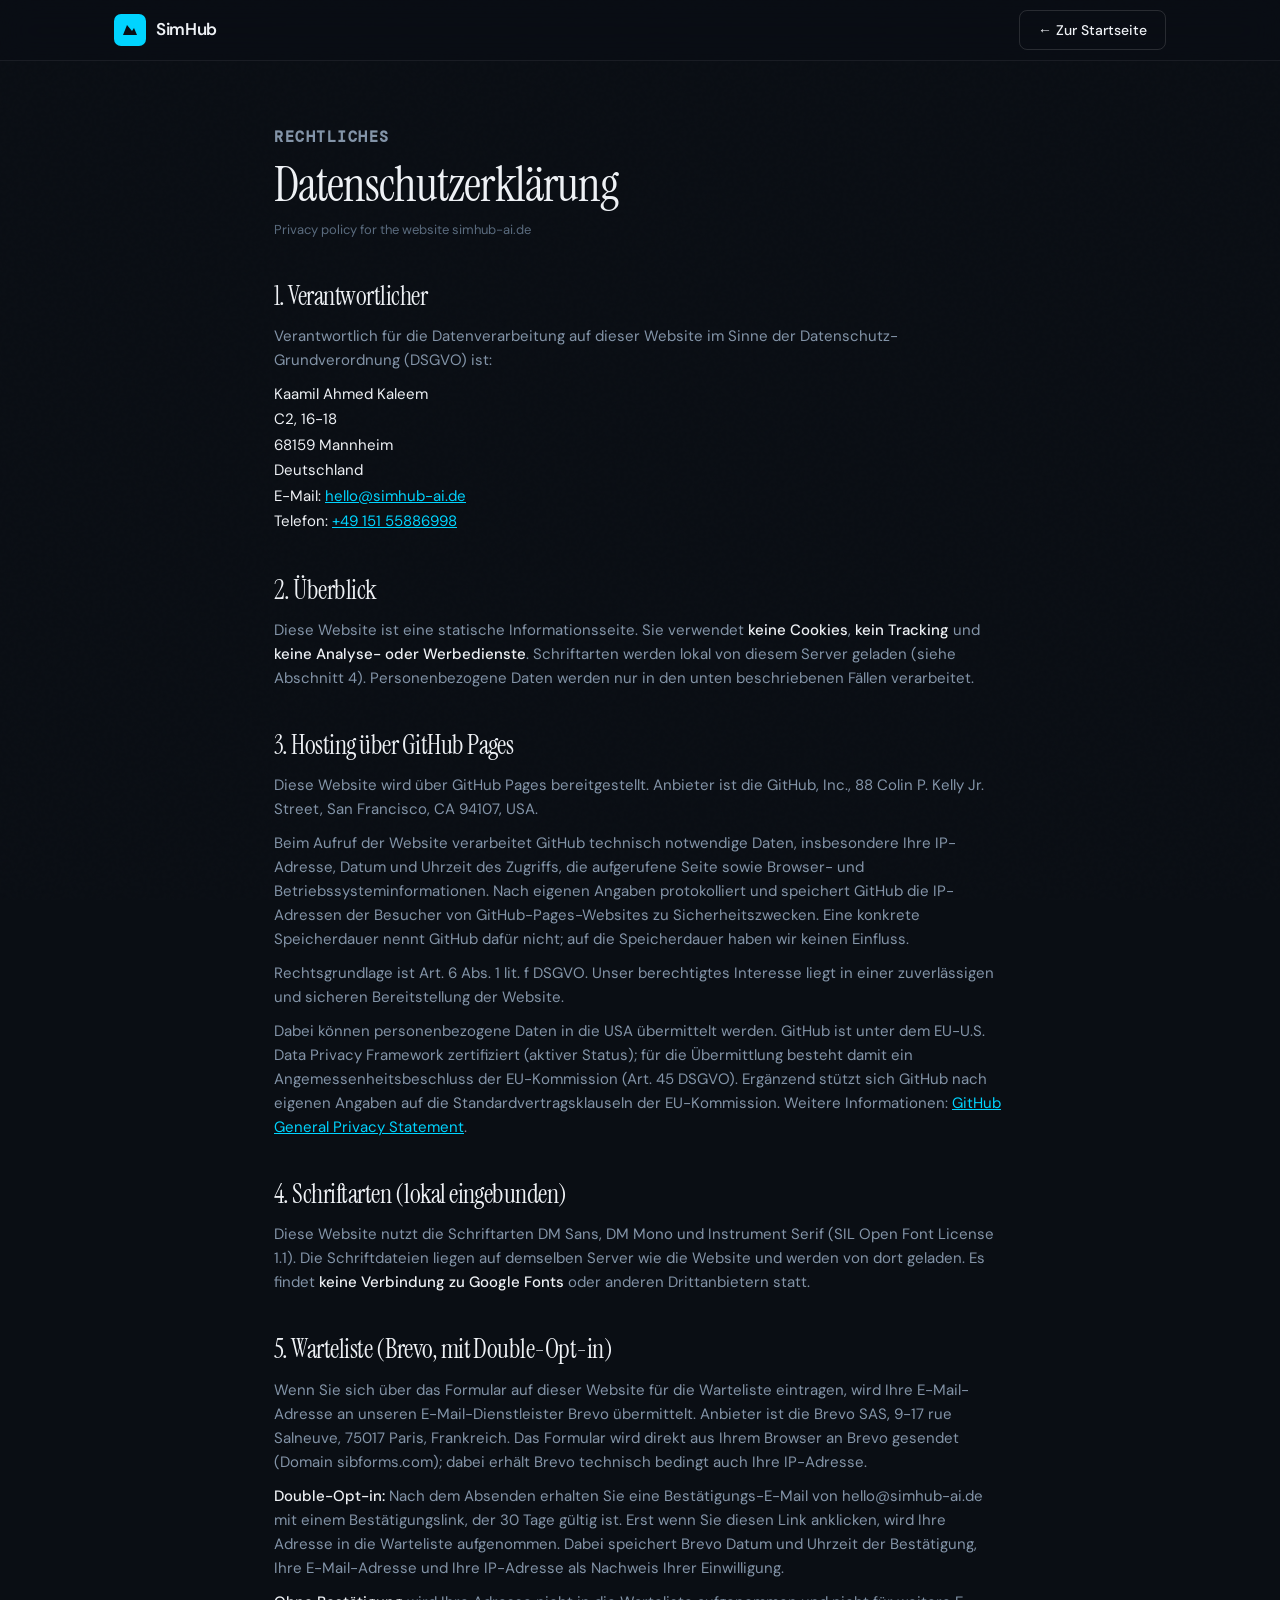
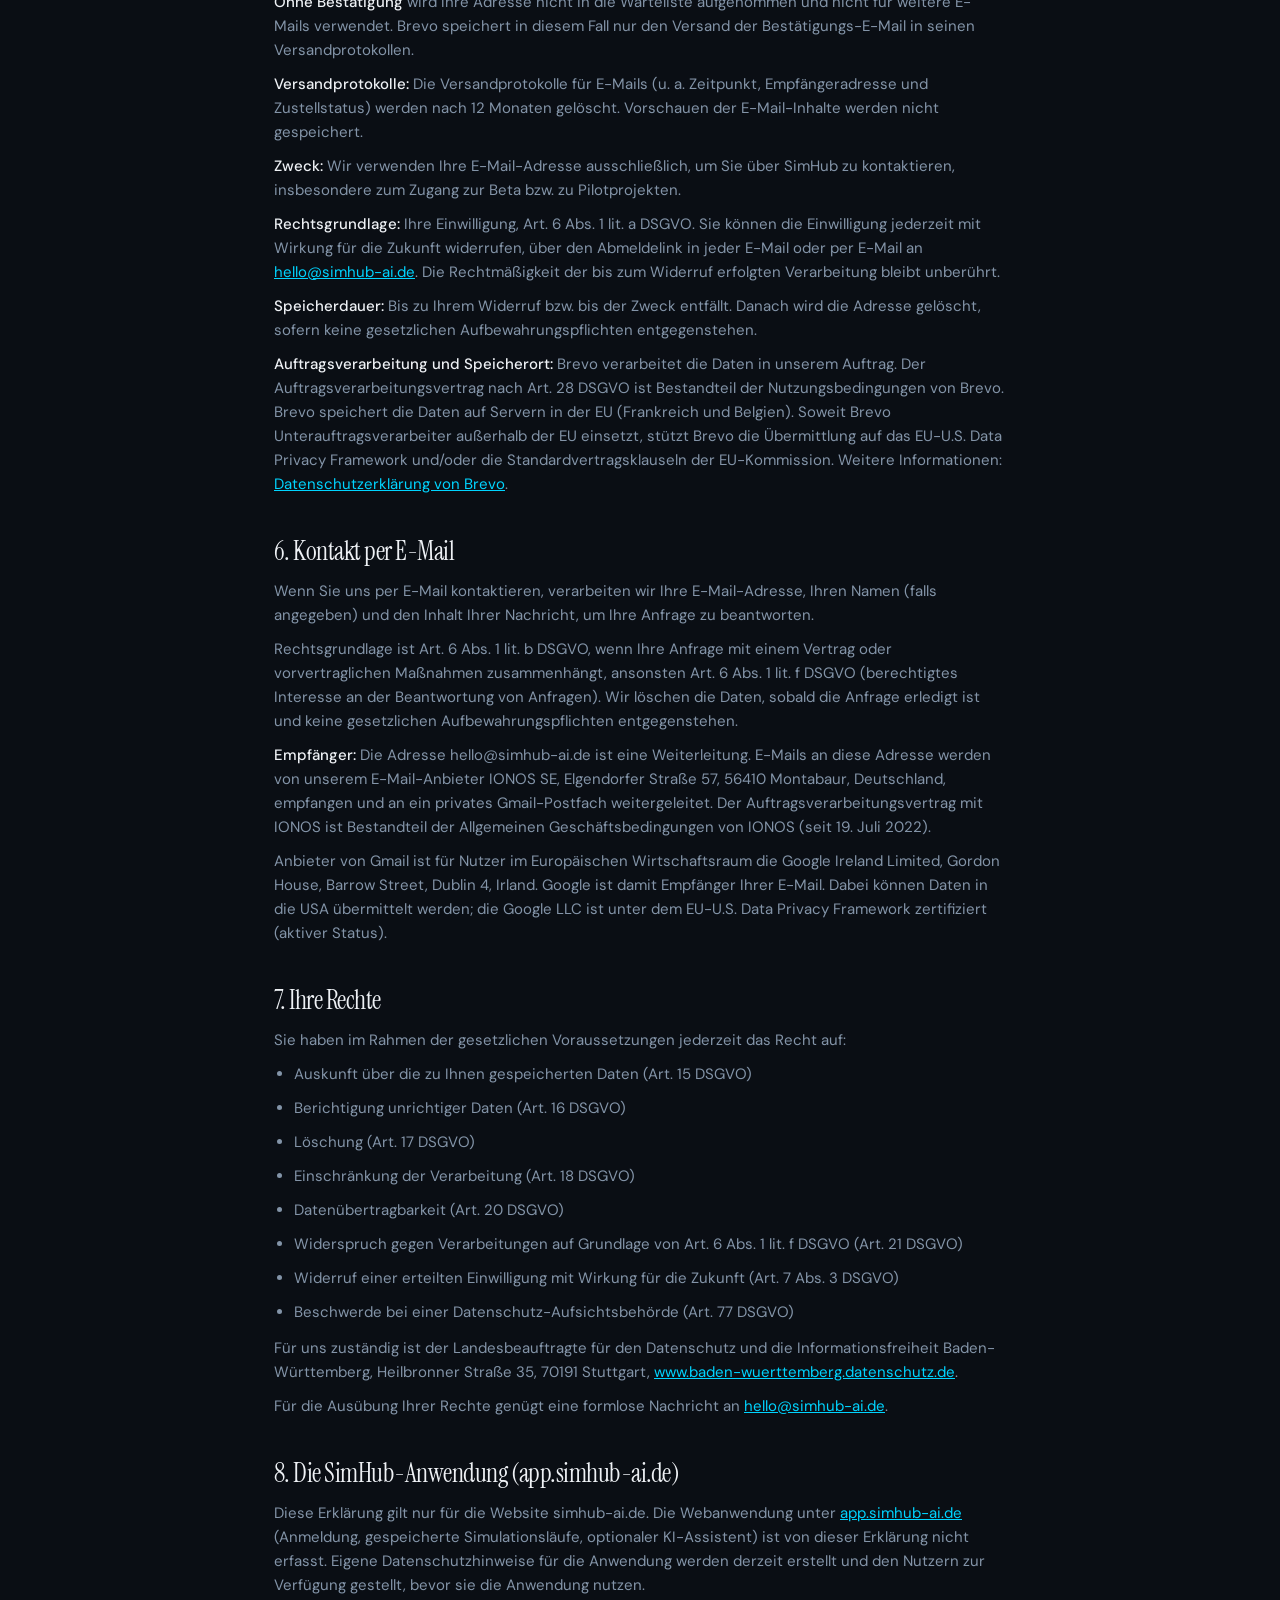
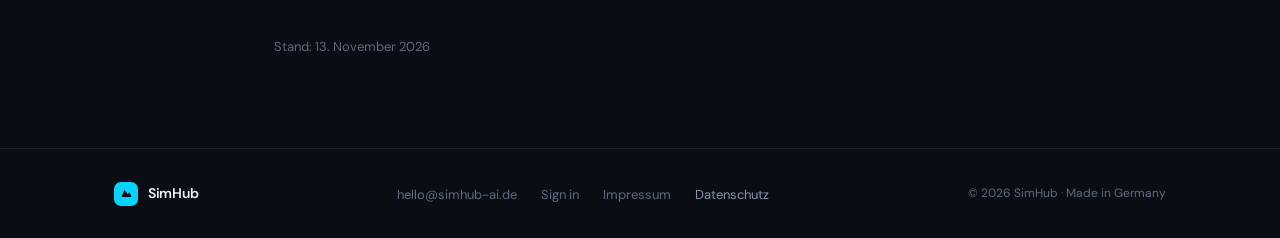
==== commit 0d3288bf: "Final pass: describe current setup exactly - Datenschutz: app.simhub-ai.de not covered; separate app" ====
--- a/datenschutz.html
+++ b/datenschutz.html
@@ -56,7 +56,7 @@
     <p>Rechtsgrundlage ist Art.&nbsp;6 Abs.&nbsp;1 lit.&nbsp;f DSGVO. Unser berechtigtes Interesse liegt in einer zuverlässigen
       und sicheren Bereitstellung der Website.</p>
     <p>Dabei können personenbezogene Daten in die USA übermittelt werden. GitHub ist unter dem EU-U.S. Data Privacy Framework
-      zertifiziert; für die Übermittlung besteht damit ein Angemessenheitsbeschluss der EU-Kommission (Art.&nbsp;45 DSGVO).
+      zertifiziert (aktiver Status); für die Übermittlung besteht damit ein Angemessenheitsbeschluss der EU-Kommission (Art.&nbsp;45 DSGVO).
       Ergänzend stützt sich GitHub nach eigenen Angaben auf die Standardvertragsklauseln der EU-Kommission.
       Weitere Informationen: <a href="https://docs.github.com/en/site-policy/privacy-policies/github-general-privacy-statement" target="_blank" rel="noopener">GitHub General Privacy Statement</a>.</p>
 
@@ -74,8 +74,9 @@
       Bestätigungslink, der 30 Tage gültig ist. Erst wenn Sie diesen Link anklicken, wird Ihre Adresse in die Warteliste aufgenommen.
       Dabei speichert Brevo Datum und Uhrzeit der Bestätigung, Ihre E-Mail-Adresse und Ihre IP-Adresse als Nachweis Ihrer Einwilligung.</p>
     <p><strong>Ohne Bestätigung</strong> wird Ihre Adresse nicht in die Warteliste aufgenommen und nicht für weitere E-Mails verwendet.
-      Brevo speichert in diesem Fall nur den Versand der Bestätigungs-E-Mail (Zeitpunkt, Empfängeradresse und Inhalt) in seinen
-      Versandprotokollen.</p>
+      Brevo speichert in diesem Fall nur den Versand der Bestätigungs-E-Mail in seinen Versandprotokollen.</p>
+    <p><strong>Versandprotokolle:</strong> Die Versandprotokolle für E-Mails (u.&nbsp;a. Zeitpunkt, Empfängeradresse und Zustellstatus)
+      werden nach 12 Monaten gelöscht. Vorschauen der E-Mail-Inhalte werden nicht gespeichert.</p>
     <p><strong>Zweck:</strong> Wir verwenden Ihre E-Mail-Adresse ausschließlich, um Sie über SimHub zu kontaktieren, insbesondere
       zum Zugang zur Beta bzw. zu Pilotprojekten.</p>
     <p><strong>Rechtsgrundlage:</strong> Ihre Einwilligung, Art.&nbsp;6 Abs.&nbsp;1 lit.&nbsp;a DSGVO. Sie können die Einwilligung
@@ -95,10 +96,13 @@
     <p>Rechtsgrundlage ist Art.&nbsp;6 Abs.&nbsp;1 lit.&nbsp;b DSGVO, wenn Ihre Anfrage mit einem Vertrag oder vorvertraglichen
       Maßnahmen zusammenhängt, ansonsten Art.&nbsp;6 Abs.&nbsp;1 lit.&nbsp;f DSGVO (berechtigtes Interesse an der Beantwortung von Anfragen).
       Wir löschen die Daten, sobald die Anfrage erledigt ist und keine gesetzlichen Aufbewahrungspflichten entgegenstehen.</p>
-    <p><strong>Empfänger:</strong> E-Mails an hello@simhub-ai.de werden von unserem E-Mail-Anbieter IONOS SE, Elgendorfer Straße 57,
-      56410 Montabaur, Deutschland, empfangen und an ein Gmail-Postfach weitergeleitet. Anbieter von Gmail ist die Google Ireland Limited,
-      Gordon House, Barrow Street, Dublin 4, Irland. Dabei können Daten in die USA übermittelt werden; die Google LLC ist unter dem
-      EU-U.S. Data Privacy Framework zertifiziert.</p>
+    <p><strong>Empfänger:</strong> Die Adresse hello@simhub-ai.de ist eine Weiterleitung. E-Mails an diese Adresse werden von unserem
+      E-Mail-Anbieter IONOS SE, Elgendorfer Straße 57, 56410 Montabaur, Deutschland, empfangen und an ein privates Gmail-Postfach
+      weitergeleitet. Der Auftragsverarbeitungsvertrag mit IONOS ist Bestandteil der Allgemeinen Geschäftsbedingungen von IONOS
+      (seit 19. Juli 2022).</p>
+    <p>Anbieter von Gmail ist für Nutzer im Europäischen Wirtschaftsraum die Google Ireland Limited, Gordon House, Barrow Street,
+      Dublin 4, Irland. Google ist damit Empfänger Ihrer E-Mail. Dabei können Daten in die USA übermittelt werden; die Google LLC ist
+      unter dem EU-U.S. Data Privacy Framework zertifiziert (aktiver Status).</p>
 
     <h2>7. Ihre Rechte</h2>
     <p>Sie haben im Rahmen der gesetzlichen Voraussetzungen jederzeit das Recht auf:</p>
@@ -118,9 +122,10 @@
     <p>Für die Ausübung Ihrer Rechte genügt eine formlose Nachricht an <a href="mailto:hello@simhub-ai.de">hello@simhub-ai.de</a>.</p>
 
     <h2>8. Die SimHub-Anwendung (app.simhub-ai.de)</h2>
-    <p>Diese Erklärung gilt nur für die Website simhub-ai.de. Für die Anwendung unter
+    <p>Diese Erklärung gilt nur für die Website simhub-ai.de. Die Webanwendung unter
       <a href="https://app.simhub-ai.de">app.simhub-ai.de</a> (Anmeldung, gespeicherte Simulationsläufe, optionaler KI-Assistent)
-      gelten eigene Datenschutzhinweise, die bei der Registrierung bereitgestellt werden.</p>
+      ist von dieser Erklärung nicht erfasst. Eigene Datenschutzhinweise für die Anwendung werden derzeit erstellt und den Nutzern
+      zur Verfügung gestellt, bevor sie die Anwendung nutzen.</p>
 
     <p class="meta" style="margin-top:40px">Stand: 13. November 2026</p>
   </div>
--- a/css/site.css
+++ b/css/site.css
@@ -336,11 +336,6 @@
 .legal ul { padding-left: 20px; margin-bottom: 12px; }
 .legal address { font-style: normal; color: var(--text-0); font-size: 15px; margin-bottom: 12px; line-height: 1.7; }
 .legal strong { color: var(--text-0); font-weight: 500; }
-.ph { font-family: 'DM Mono', monospace; font-size: 0.88em; color: var(--orange); background: rgba(255,140,66,0.08); border-radius: 4px; padding: 0 4px; }
-.draft-banner {
-  border: 1px solid rgba(255,140,66,0.4); background: rgba(255,140,66,0.08); color: var(--orange);
-  border-radius: var(--r); padding: 14px 18px; font-size: 14px; margin: 24px 0 8px; line-height: 1.55;
-}
 .legal .meta { font-size: 13px; color: var(--text-2); }
 
 /* ── Responsive ──────────────────────────────────────────────── */
